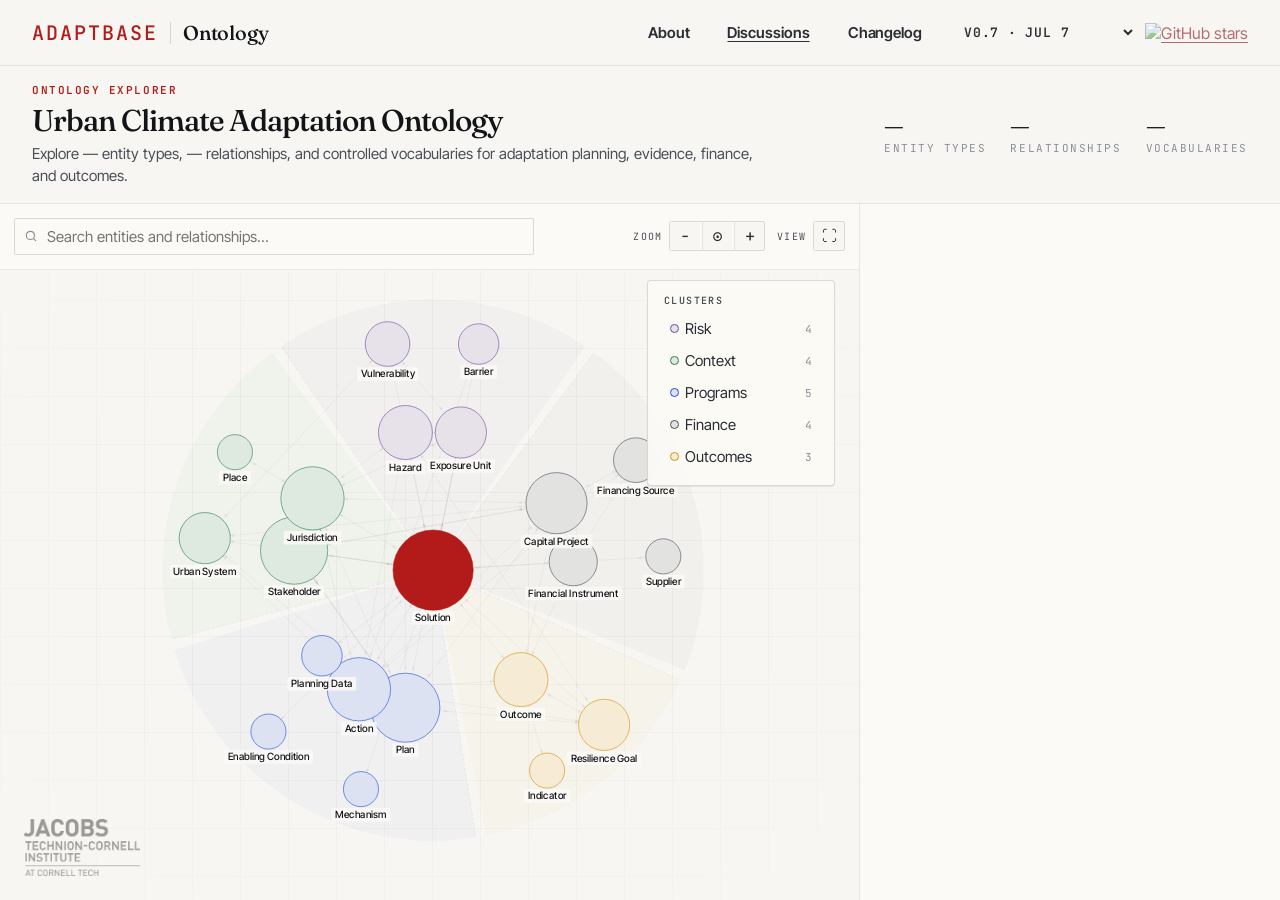
==== viewer/index.html @ 88c00bdc "fix(viewer): open relationship details from entity links" ====
<!doctype html>
<html lang="en">
<head>
<meta charset="utf-8" />
<meta name="viewport" content="width=device-width, initial-scale=1" />
<title>AdaptBase — Ontology Viewer</title>
<link rel="icon" type="image/svg+xml" href="favicon.svg" />
<link rel="preconnect" href="https://fonts.googleapis.com">
<link rel="preconnect" href="https://fonts.gstatic.com" crossorigin>
<link href="https://fonts.googleapis.com/css2?family=Fraunces:opsz,wght@9..144,400;9..144,500;9..144,600;9..144,700&family=Instrument+Serif:ital@0;1&family=Inter+Tight:wght@400;500;600;700;800&family=JetBrains+Mono:wght@400;500;600&display=swap" rel="stylesheet">
<link rel="stylesheet" href="styles/tokens.css" />
<link rel="stylesheet" href="styles/app.css?v=ui11" />
<script src="https://unpkg.com/d3-selection@3"></script>
<script src="https://unpkg.com/d3-force@3"></script>
<script src="https://unpkg.com/d3-drag@3"></script>
<script src="https://unpkg.com/d3-zoom@3"></script>
<script src="https://unpkg.com/d3-quadtree@3"></script>
<script src="https://unpkg.com/d3-dispatch@3"></script>
<script src="https://unpkg.com/d3-timer@3"></script>
</head>
<body>

<header class="site-header">
  <div class="brand-lockup">
    <div class="brand-title">
      <span class="project-name">AdaptBase</span>
      <span class="brand-divider" aria-hidden="true"></span>
      <span class="brand-section">Ontology</span>
    </div>
  </div>

  <div class="header-actions">
    <button id="about-btn" class="btn btn-ghost">About</button>
    <a href="discussions.html" class="btn btn-ghost">Discussions</a>
    <button id="changelog-btn" class="btn btn-ghost">Changelog</button>
    <select id="version-selector" class="btn btn-ghost version-select">
      <option value="">Loading…</option>
    </select>
    <a href="https://github.com/Cornell-Tech-Urban-Tech-Hub/adaptbase-ontology/" target="_blank" rel="noopener" class="github-link" title="View on GitHub">
      <img src="https://img.shields.io/github/stars/Cornell-Tech-Urban-Tech-Hub/adaptbase-ontology?style=social&label=" alt="GitHub stars" height="20">
    </a>
  </div>
</header>

<section class="hero">
  <div class="hero-inner">
    <div class="hero-copy">
      <p class="hero-kicker">Ontology Explorer</p>
      <h1>Urban Climate Adaptation Ontology</h1>
      <p class="lede">Explore <span id="hero-type-count">—</span> entity types, <span id="hero-rel-count">—</span> relationships, and controlled vocabularies for adaptation planning, evidence, finance, and outcomes.</p>
    </div>
    <div class="hero-stats">
      <div class="stat stat-link" id="stat-types-link" role="button" tabindex="0"><span class="num" id="stat-types">—</span><span class="lbl">Entity types</span></div>
      <div class="stat stat-link" id="stat-rels-link" role="button" tabindex="0"><span class="num" id="stat-rels">—</span><span class="lbl">Relationships</span></div>
      <div class="stat stat-link" id="stat-vocabs-link" role="button" tabindex="0"><span class="num" id="stat-vocabs">—</span><span class="lbl">Vocabularies</span></div>
    </div>
  </div>
</section>

<main class="workspace">
  <div class="graph-pane" id="graph-pane">
    <canvas class="graph-canvas" id="graph"></canvas>

    <div class="graph-toolbar">
      <div class="graph-search">
        <svg width="14" height="14" viewBox="0 0 24 24" fill="none" stroke="currentColor" stroke-width="2" stroke-linecap="round" stroke-linejoin="round"><circle cx="11" cy="11" r="7"/><path d="m20 20-3.5-3.5"/></svg>
        <input id="search" type="text" placeholder="Search entities and relationships…" autocomplete="off" />
        <div class="search-results" id="search-results"></div>
      </div>

      <div class="graph-controls">
        <div class="control-row">
          <label>Zoom</label>
          <div class="zoom-btns">
            <button class="zoom-btn" id="zoom-out" title="Zoom out">−</button>
            <button class="zoom-btn" id="zoom-reset" title="Reset">⊙</button>
            <button class="zoom-btn" id="zoom-in" title="Zoom in">+</button>
          </div>
        </div>
        <div class="control-row">
          <label>View</label>
          <div class="zoom-btns">
            <button class="zoom-btn graph-fullscreen-btn" id="graph-fullscreen" title="Enter fullscreen" aria-label="Enter graph fullscreen">⛶</button>
          </div>
        </div>
      </div>
    </div>

    <div class="graph-overlay graph-legend" id="legend">
      <h4>Clusters</h4>
    </div>

    <!-- Jacobs logo — transparent float, no box -->
    <img src="img/logo-horizontal.png" alt="Jacobs" class="jacobs-float" />

  </div>

  <aside class="inspector" id="inspector">
    <!-- filled by JS -->
  </aside>
</main>

<button id="mobile-inspector-toggle" class="mobile-inspector-toggle" aria-expanded="false" aria-controls="inspector" type="button">
  Details
</button>

<!-- Vocabulary / Changelog / Entity / Relationship Modal -->
<div class="modal" id="vocab-modal">
  <div class="modal-content wide">
    <h3 id="vocab-modal-title">Vocabulary</h3>
    <div id="vocab-modal-content"></div>
    <div class="modal-buttons">
      <button id="vocab-modal-close" class="primary">Close</button>
    </div>
  </div>
</div>

<!-- About Modal -->
<div class="modal" id="about-modal">
  <div class="modal-content wide">
    <div class="about-content" id="about-content">
      <p>Loading…</p>
    </div>
    <div class="modal-buttons">
      <button id="about-modal-close" class="primary">Close</button>
    </div>
  </div>
</div>

<script src="scripts/ontology-adapter.js?v=ui11"></script>
<script src="scripts/comments.js?v=ui11"></script>
<script src="scripts/graph.js?v=ui12"></script>
<script src="scripts/inspector.js?v=ui12"></script>
<script src="scripts/app.js?v=ui11"></script>

</body>
</html>
---- viewer/styles/tokens.css ----
/* =========================================================================
   Urban Tech Hub — Design System
   Colors + Typography foundations
   ========================================================================= */

/* --- Fonts (Google Fonts — see fonts/README.md for substitution notes) --- */
@import url('https://fonts.googleapis.com/css2?family=Fraunces:opsz,wght@9..144,400;9..144,500;9..144,600;9..144,700&family=Instrument+Serif:ital@0;1&family=Inter+Tight:wght@400;500;600;700;800&family=JetBrains+Mono:wght@400;500;600&display=swap');

:root {
  /* =====================================================================
     COLOR SYSTEM
     Philosophy: Carnelian anchors the brand (Cornell heritage).
     Ink + concrete greys evoke architecture + city.
     Accent hues (blueprint, sodium, chlorophyll) come from urban
     infrastructure — wayfinding, street lamps, park canopies.
     ===================================================================== */

  /* --- Brand core --- */
  --carnelian:         #B31B1B;  /* Cornell's signature red */
  --carnelian-deep:    #8C1515;  /* Shadow / hover */
  --carnelian-bright:  #E4002B;  /* Electric moment — sparingly */

  /* --- Neutrals: ink → paper --- */
  --ink:               #121417;  /* Near-black, warm-cool neutral */
  --ink-2:             #2A2D33;  /* Body text on light */
  --graphite:          #4A4F57;  /* Secondary text */
  --concrete:          #8A8F98;  /* Tertiary, muted */
  --mist:              #C7CAD1;  /* Hairlines, disabled */
  --stone:             #E3E5E9;  /* Panel dividers */
  --fog:               #EFF0F3;  /* Subtle surface */
  --paper:             #F7F6F2;  /* Warm off-white — primary canvas */
  --paper-2:           #FBFAF6;  /* Elevated surface */
  --white:             #FFFFFF;

  /* --- Urban accents (use w/ intention, one per composition) --- */
  --blueprint:         #1E4DD8;  /* Civic blue, wayfinding */
  --blueprint-soft:    #D9E1F7;
  --sodium:            #F4A02C;  /* Streetlamp amber */
  --sodium-soft:       #FBE8C6;
  --chlorophyll:       #2E7D4F;  /* Park / sustainability */
  --chlorophyll-soft:  #D4E4D8;
  --slate-blue:        #2B3A55;  /* Night skyline */

  /* --- Semantic fg/bg --- */
  --fg-1:              var(--ink);
  --fg-2:              var(--ink-2);
  --fg-3:              var(--graphite);
  --fg-4:              var(--concrete);
  --fg-inverse:        var(--paper);
  --fg-brand:          var(--carnelian);
  --fg-link:           var(--carnelian-deep);

  --bg-1:              var(--paper);      /* Page */
  --bg-2:              var(--paper-2);    /* Card */
  --bg-3:              var(--fog);        /* Subtle zone */
  --bg-4:              var(--stone);      /* Divider zone */
  --bg-inverse:        var(--ink);
  --bg-brand:          var(--carnelian);

  /* --- Status --- */
  --status-info:       var(--blueprint);
  --status-success:    var(--chlorophyll);
  --status-warning:    var(--sodium);
  --status-danger:     var(--carnelian-bright);

  /* --- Borders --- */
  --border-hair:       rgba(18, 20, 23, 0.08);
  --border-soft:       rgba(18, 20, 23, 0.14);
  --border-firm:       rgba(18, 20, 23, 0.24);
  --border-ink:        var(--ink);

  /* =====================================================================
     TYPOGRAPHY
     Display: Fraunces (variable serif, slight opticals — editorial warmth)
     UI/Body: Inter Tight (neutral, legible, architecture-friendly)
     Mono:    JetBrains Mono (research / data)
     Accent:  Instrument Serif (italic, rare — pull-quotes + taglines)
     ===================================================================== */

  --font-display:  'Fraunces', 'Times New Roman', Georgia, serif;
  --font-sans:     'Inter Tight', -apple-system, BlinkMacSystemFont, 'Helvetica Neue', Arial, sans-serif;
  --font-mono:     'JetBrains Mono', ui-monospace, 'SF Mono', Menlo, Consolas, monospace;
  --font-accent:   'Instrument Serif', 'Fraunces', Georgia, serif;

  /* --- Type scale (fluid-ish, set in rem; 1rem = 16px) --- */
  --fs-xs:    0.8125rem;  /* 13 */
  --fs-sm:    0.9375rem;  /* 15 */
  --fs-base:  1.0625rem;  /* 17 */
  --fs-md:    1.25rem;    /* 20 */
  --fs-lg:    1.5rem;     /* 24 */
  --fs-xl:    1.875rem;   /* 30 */
  --fs-2xl:   2.375rem;   /* 38 */
  --fs-3xl:   3.125rem;   /* 50 */
  --fs-4xl:   4.25rem;    /* 68 */
  --fs-5xl:   5.75rem;    /* 92 */
  --fs-6xl:   7.75rem;    /* 124 — hero only */

  /* --- Weights --- */
  --fw-regular: 400;
  --fw-medium:  500;
  --fw-semi:    600;
  --fw-bold:    700;
  --fw-black:   800;

  /* --- Line heights --- */
  --lh-tight:   1.02;
  --lh-snug:    1.15;
  --lh-normal:  1.35;
  --lh-body:    1.55;
  --lh-loose:   1.75;

  /* --- Letter spacing --- */
  --ls-tight:   -0.03em;
  --ls-snug:    -0.015em;
  --ls-normal:  0;
  --ls-wide:    0.04em;
  --ls-eyebrow: 0.14em;   /* UPPERCASE eyebrows */

  /* =====================================================================
     SPACING — 4px base, linear then exponential
     ===================================================================== */
  --sp-0:   0;
  --sp-1:   0.25rem;   /* 4  */
  --sp-2:   0.5rem;    /* 8  */
  --sp-3:   0.75rem;   /* 12 */
  --sp-4:   1rem;      /* 16 */
  --sp-5:   1.5rem;    /* 24 */
  --sp-6:   2rem;      /* 32 */
  --sp-7:   3rem;      /* 48 */
  --sp-8:   4rem;      /* 64 */
  --sp-9:   6rem;      /* 96 */
  --sp-10:  8rem;      /* 128 */

  /* =====================================================================
     RADII — mostly square; capsules reserved for tags/pills
     ===================================================================== */
  --r-0:    0;
  --r-sm:   2px;
  --r-md:   4px;
  --r-lg:   8px;
  --r-xl:   14px;
  --r-pill: 999px;

  /* =====================================================================
     SHADOWS — low-contrast; paper-on-paper feel
     ===================================================================== */
  --shadow-0: none;
  --shadow-1: 0 1px 0 rgba(18,20,23,0.04), 0 1px 2px rgba(18,20,23,0.04);
  --shadow-2: 0 1px 0 rgba(18,20,23,0.04), 0 6px 16px -6px rgba(18,20,23,0.10);
  --shadow-3: 0 2px 0 rgba(18,20,23,0.04), 0 18px 40px -12px rgba(18,20,23,0.18);
  --shadow-inset: inset 0 0 0 1px var(--border-soft);

  /* =====================================================================
     MOTION
     ===================================================================== */
  --ease-standard: cubic-bezier(0.4, 0, 0.2, 1);
  --ease-out:      cubic-bezier(0.16, 1, 0.3, 1);
  --ease-in:       cubic-bezier(0.5, 0, 1, 1);
  --dur-fast:      120ms;
  --dur-base:      220ms;
  --dur-slow:      420ms;

  /* =====================================================================
     LAYOUT
     ===================================================================== */
  --container-narrow: 720px;
  --container:        1120px;
  --container-wide:   1360px;
  --rule-w:           1px;
}

/* =========================================================================
   SEMANTIC TYPE STYLES
   ========================================================================= */

.eyebrow, [data-type="eyebrow"] {
  font-family: var(--font-sans);
  font-size: var(--fs-xs);
  font-weight: var(--fw-semi);
  letter-spacing: var(--ls-eyebrow);
  text-transform: uppercase;
  color: var(--fg-brand);
}

.display, [data-type="display"],
h1.display {
  font-family: var(--font-display);
  font-size: var(--fs-5xl);
  font-weight: 500;
  font-variation-settings: "opsz" 144, "SOFT" 30;
  line-height: var(--lh-tight);
  letter-spacing: var(--ls-tight);
  color: var(--fg-1);
  text-wrap: balance;
}

h1, [data-type="h1"] {
  font-family: var(--font-display);
  font-size: var(--fs-4xl);
  font-weight: 500;
  font-variation-settings: "opsz" 96;
  line-height: var(--lh-tight);
  letter-spacing: var(--ls-tight);
  color: var(--fg-1);
  text-wrap: balance;
}

h2, [data-type="h2"] {
  font-family: var(--font-display);
  font-size: var(--fs-3xl);
  font-weight: 500;
  font-variation-settings: "opsz" 48;
  line-height: var(--lh-snug);
  letter-spacing: var(--ls-snug);
  color: var(--fg-1);
  text-wrap: balance;
}

h3, [data-type="h3"] {
  font-family: var(--font-sans);
  font-size: var(--fs-2xl);
  font-weight: var(--fw-semi);
  line-height: var(--lh-snug);
  letter-spacing: var(--ls-snug);
  color: var(--fg-1);
}

h4, [data-type="h4"] {
  font-family: var(--font-sans);
  font-size: var(--fs-xl);
  font-weight: var(--fw-semi);
  line-height: var(--lh-snug);
  color: var(--fg-1);
}

h5, [data-type="h5"] {
  font-family: var(--font-sans);
  font-size: var(--fs-lg);
  font-weight: var(--fw-semi);
  line-height: var(--lh-normal);
  color: var(--fg-1);
}

h6, [data-type="h6"] {
  font-family: var(--font-sans);
  font-size: var(--fs-md);
  font-weight: var(--fw-semi);
  line-height: var(--lh-normal);
  color: var(--fg-1);
}

p, [data-type="p"] {
  font-family: var(--font-sans);
  font-size: var(--fs-base);
  font-weight: var(--fw-regular);
  line-height: var(--lh-body);
  color: var(--fg-2);
}

.lede, [data-type="lede"] {
  font-family: var(--font-sans);
  font-size: var(--fs-lg);
  font-weight: var(--fw-regular);
  line-height: var(--lh-normal);
  color: var(--fg-2);
  text-wrap: pretty;
}

.small, [data-type="small"] {
  font-family: var(--font-sans);
  font-size: var(--fs-sm);
  line-height: var(--lh-body);
  color: var(--fg-3);
}

.caption, [data-type="caption"] {
  font-family: var(--font-sans);
  font-size: var(--fs-xs);
  line-height: var(--lh-normal);
  color: var(--fg-4);
  letter-spacing: 0.01em;
}

code, .code, [data-type="code"] {
  font-family: var(--font-mono);
  font-size: 0.92em;
  font-weight: var(--fw-medium);
  color: var(--fg-2);
}

.quote, [data-type="quote"] {
  font-family: var(--font-accent);
  font-style: italic;
  font-size: var(--fs-2xl);
  font-weight: 400;
  line-height: var(--lh-snug);
  letter-spacing: -0.01em;
  color: var(--fg-1);
  text-wrap: balance;
}

.mono-eyebrow, [data-type="mono-eyebrow"] {
  font-family: var(--font-mono);
  font-size: var(--fs-xs);
  font-weight: var(--fw-medium);
  letter-spacing: 0.06em;
  text-transform: uppercase;
  color: var(--fg-3);
}

/* --- Links --- */
a, [data-type="link"] {
  color: var(--fg-link);
  text-decoration: underline;
  text-decoration-thickness: 1px;
  text-underline-offset: 0.18em;
  transition: color var(--dur-fast) var(--ease-standard);
}
a:hover { color: var(--carnelian-bright); }

/* =========================================================================
   UTILITIES
   ========================================================================= */
.bg-paper   { background: var(--bg-1); color: var(--fg-1); }
.bg-ink     { background: var(--bg-inverse); color: var(--fg-inverse); }
.bg-carnelian { background: var(--bg-brand); color: var(--white); }
.rule       { height: 1px; background: var(--border-soft); border: 0; }
.rule-firm  { height: 1px; background: var(--border-ink); border: 0; }
---- viewer/styles/app.css ----
@import url('./tokens.css');

*, *::before, *::after { box-sizing: border-box; }

html, body {
  margin: 0;
  padding: 0;
  background: var(--bg-1);
  color: var(--fg-1);
  font-family: var(--font-sans);
  -webkit-font-smoothing: antialiased;
  text-rendering: optimizeLegibility;
}

html { overflow-x: hidden; }

body {
  display: flex;
  flex-direction: column;
  min-height: 100vh;
  overflow: hidden;
  height: 100vh;
  min-width: 0;
}

/* ============ HEADER ============ */
.site-header {
  display: flex;
  align-items: center;
  gap: var(--sp-5);
  padding: var(--sp-3) var(--sp-6);
  background: var(--bg-1);
  border-bottom: 1px solid var(--border-hair);
  flex-shrink: 0;
  position: relative;
  z-index: 20;
}

.brand-lockup {
  display: flex;
  align-items: center;
  gap: var(--sp-4);
}
.brand-lockup img {
  height: 28px;
  width: auto;
  display: block;
}
.brand-divider {
  width: 1px; height: 22px; background: var(--border-soft); flex-shrink: 0;
}
.brand-title {
  display: flex; flex-direction: row; align-items: center; gap: var(--sp-3); line-height: 1.1; white-space: nowrap;
}
a.brand-title {
  text-decoration: none;
}
a.brand-title:hover { text-decoration: none; }
.brand-title .project-name {
  font-family: var(--font-mono);
  font-weight: 500;
  font-size: var(--fs-md);
  color: var(--fg-brand);
  letter-spacing: 0.10em;
  text-transform: uppercase;
}
.brand-title .brand-section {
  font-family: var(--font-display);
  font-weight: 500;
  font-size: var(--fs-md);
  color: var(--fg-1);
  font-variation-settings: "opsz" 24;
  letter-spacing: -0.01em;
}

.header-actions {
  display: flex;
  gap: var(--sp-2);
  align-items: center;
  margin-left: auto;
}

.github-link {
  display: flex;
  align-items: center;
  opacity: 0.6;
  transition: opacity 0.15s;
}
.github-link:hover {
  opacity: 1;
}


.btn {
  font-family: var(--font-sans);
  font-size: var(--fs-sm);
  font-weight: 600;
  line-height: 1;
  padding: 10px 14px;
  border-radius: var(--r-sm);
  border: 1px solid transparent;
  cursor: pointer;
  letter-spacing: -0.005em;
  transition: background var(--dur-fast) var(--ease-standard),
              color var(--dur-fast) var(--ease-standard),
              border-color var(--dur-fast) var(--ease-standard);
  display: inline-flex;
  align-items: center;
  gap: 6px;
}
.btn-primary {
  background: var(--carnelian);
  color: white;
}
.btn-primary:hover { background: var(--carnelian-deep); }
.btn-secondary {
  background: transparent;
  color: var(--fg-1);
  border-color: var(--ink);
}
.btn-secondary:hover { background: rgba(18,20,23,0.06); }
.btn-ghost {
  background: transparent;
  color: var(--fg-2);
}
.btn-ghost:hover { background: rgba(18,20,23,0.06); color: var(--fg-1); }

.version-select {
  font-family: var(--font-mono);
  font-size: var(--fs-xs);
  letter-spacing: 0.06em;
  text-transform: uppercase;
  appearance: auto;
  padding-right: 24px;
}

/* ============ ABOUT MODAL ============ */
.about-content {
  display: flex;
  flex-direction: column;
  gap: var(--sp-4);
}
.about-lede {
  font-size: var(--fs-base);
  line-height: 1.6;
  color: var(--fg-2);
  margin: 0;
  padding-bottom: var(--sp-3);
  border-bottom: 1px solid var(--border-hair);
}
.about-section {
  display: flex;
  flex-direction: column;
  gap: 8px;
}
.about-section h4 {
  font-family: var(--font-mono);
  font-size: var(--fs-xs);
  font-weight: 600;
  letter-spacing: 0.14em;
  text-transform: uppercase;
  color: var(--fg-3);
  margin: 0;
}
.about-section p {
  font-size: var(--fs-sm);
  line-height: 1.6;
  color: var(--fg-2);
  margin: 0;
  text-wrap: pretty;
}
.about-section strong { color: var(--fg-1); font-weight: 600; }
.about-list {
  margin: 0;
  padding-left: 18px;
  display: flex;
  flex-direction: column;
  gap: 6px;
}
.about-list li {
  font-size: var(--fs-sm);
  line-height: 1.55;
  color: var(--fg-2);
}
.about-list li strong { color: var(--fg-1); }

/* ============ HERO STRIP (above the graph) ============ */
.hero {
  padding: var(--sp-4) var(--sp-6);
  background: var(--bg-1);
  border-bottom: 1px solid var(--border-hair);
  flex-shrink: 0;
  overflow: visible;
  position: relative;
  z-index: 10;
}
.hero-inner {
  display: grid;
  grid-template-columns: minmax(0, 1fr) auto;
  align-items: center;
  gap: var(--sp-6);
  max-width: 1600px;
  margin: 0 auto;
}
.hero-copy {
  min-width: 0;
}
.hero-kicker {
  font-family: var(--font-mono);
  font-size: 11px;
  letter-spacing: 0.14em;
  text-transform: uppercase;
  color: var(--fg-brand);
  margin: 0 0 5px 0;
  font-weight: 600;
}
.hero h1 {
  font-family: var(--font-display);
  font-size: var(--fs-xl);
  font-weight: 500;
  font-variation-settings: "opsz" 32;
  line-height: 1.1;
  margin: 0;
  color: var(--fg-1);
}
.hero .lede {
  font-family: var(--font-sans);
  font-size: var(--fs-sm);
  line-height: 1.45;
  color: var(--fg-3);
  max-width: 860px;
  margin: 6px 0 0 0;
  text-wrap: pretty;
}

.hero-stats {
  display: flex;
  gap: var(--sp-5);
  font-family: var(--font-mono);
  align-items: center;
  position: relative;
  flex-shrink: 0;
}
.stat {
  display: flex;
  flex-direction: column;
  line-height: 1;
  gap: 5px;
  min-width: 96px;
}
.stat .num {
  font-family: var(--font-display);
  font-size: var(--fs-lg);
  font-weight: 500;
  font-variation-settings: "opsz" 28;
  color: var(--fg-1);
}
.stat .lbl {
  font-size: 11px;
  letter-spacing: 0.14em;
  text-transform: uppercase;
  color: var(--fg-4);
}
.stat-link {
  cursor: pointer;
  border-radius: var(--r-sm);
  padding: var(--sp-2);
  margin: calc(-1 * var(--sp-2));
  transition: background var(--dur-fast) var(--ease-standard);
}
.stat-link:hover {
  background: rgba(18,20,23,0.06);
}
.stat-link:hover .lbl {
  color: var(--fg-2);
}

@media (max-height: 720px) {
  .hero { padding: 10px var(--sp-6); }
  .hero-kicker { display: none; }
  .hero h1 { font-size: var(--fs-lg); }
  .hero .lede { margin-top: 4px; }
  .hero-stats .stat .num { font-size: var(--fs-md); }
}
@media (max-width: 900px) {
  .hero-inner {
    grid-template-columns: 1fr;
    gap: var(--sp-3);
  }
  .hero-stats {
    display: grid;
    grid-template-columns: repeat(3, minmax(0, 1fr));
    gap: var(--sp-3);
  }
  .stat { min-width: 0; }
}

.stat-list {
  list-style: none;
  margin: 0;
  padding: 0;
}
.stat-list-item {
  display: flex;
  align-items: center;
  gap: 10px;
  padding: 8px 10px;
  border-radius: var(--r-sm);
  cursor: pointer;
  transition: background var(--dur-fast) var(--ease-standard);
}
.stat-list-item:hover {
  background: rgba(18,20,23,0.06);
}
.stat-list-item .swatch {
  width: 8px;
  height: 8px;
  border-radius: 50%;
  flex-shrink: 0;
}
.stat-list-name {
  font-family: var(--font-sans);
  font-size: var(--fs-sm);
  font-weight: 500;
  color: var(--fg-1);
}
.stat-list-meta {
  margin-left: auto;
  font-family: var(--font-mono);
  font-size: var(--fs-xs);
  color: var(--fg-4);
  letter-spacing: 0.04em;
}

/* ============ MAIN SPLIT ============ */
.workspace {
  flex: 1;
  display: grid;
  grid-template-columns: 1fr 420px;
  min-height: 340px;
  overflow: hidden;
}
@media (max-width: 1100px) {
  .workspace { grid-template-columns: 1fr 360px; }
}
@media (max-width: 900px) {
  .workspace { grid-template-columns: 1fr 320px; }
}

.mobile-inspector-toggle { display: none; }

/* ------ graph pane ------ */
.graph-pane {
  position: relative;
  background: var(--bg-1);
  overflow: hidden;
  border-right: 1px solid var(--border-hair);
}
.graph-pane:fullscreen,
.graph-pane:-webkit-full-screen,
.graph-pane.graph-pane-fullscreen {
  position: fixed;
  inset: 0;
  z-index: 900;
  width: 100vw;
  height: 100dvh;
  min-height: 0;
  border: 0;
  background: var(--bg-1);
}
.graph-pane:fullscreen .graph-controls,
.graph-pane:-webkit-full-screen .graph-controls,
.graph-pane.graph-pane-fullscreen .graph-controls {
  right: auto;
  bottom: auto;
}
.graph-pane:fullscreen .graph-toolbar,
.graph-pane:-webkit-full-screen .graph-toolbar,
.graph-pane.graph-pane-fullscreen .graph-toolbar {
  top: 0;
  left: 0;
  right: 0;
}

.graph-canvas {
  position: absolute;
  inset: 0;
  width: 100%;
  height: 100%;
  display: block;
  cursor: grab;
}
.graph-canvas:active { cursor: grabbing; }

/* Faint blueprint grid on paper background, drawn as CSS */
.graph-pane::before {
  content: "";
  position: absolute; inset: 0;
  background-image:
    linear-gradient(to right, rgba(18,20,23,0.035) 1px, transparent 1px),
    linear-gradient(to bottom, rgba(18,20,23,0.035) 1px, transparent 1px);
  background-size: 48px 48px;
  pointer-events: none;
  mask-image: radial-gradient(ellipse at center, black 40%, transparent 95%);
  -webkit-mask-image: radial-gradient(ellipse at center, black 40%, transparent 95%);
}

/* Floating overlays over the graph */
.graph-overlay {
  position: absolute;
  z-index: 3;
  background: rgba(251, 250, 246, 0.92);
  backdrop-filter: saturate(140%) blur(8px);
  -webkit-backdrop-filter: saturate(140%) blur(8px);
  border: 1px solid var(--border-soft);
  border-radius: var(--r-md);
  box-shadow: var(--shadow-1);
}

.graph-toolbar {
  position: absolute;
  top: 0;
  left: 0;
  right: 0;
  z-index: 12;
  display: flex;
  align-items: center;
  gap: var(--sp-4);
  padding: 14px;
  background: rgba(251, 250, 246, 0.94);
  border-bottom: 1px solid var(--border-hair);
  backdrop-filter: saturate(140%) blur(8px);
  -webkit-backdrop-filter: saturate(140%) blur(8px);
}

/* Search + title overlay, top-left */
.graph-topbar {
  top: var(--sp-5);
  left: var(--sp-5);
  right: var(--sp-5);
  display: flex;
  gap: var(--sp-3);
  align-items: center;
  padding: 8px 10px 8px 14px;
  pointer-events: none;
}
.graph-topbar > * { pointer-events: auto; }

.graph-topbar .title {
  font-family: var(--font-mono);
  font-size: var(--fs-xs);
  letter-spacing: 0.14em;
  text-transform: uppercase;
  color: var(--fg-3);
  white-space: nowrap;
}
.graph-topbar .title b { color: var(--fg-1); font-weight: 600; }

.search-wrap {
  flex: 1;
  max-width: 320px;
  margin-left: auto;
  position: relative;
}
.search-wrap input {
  width: 100%;
  font-family: var(--font-sans);
  font-size: var(--fs-sm);
  padding: 8px 10px 8px 30px;
  background: var(--bg-1);
  border: 1px solid var(--border-soft);
  border-radius: var(--r-sm);
  color: var(--fg-1);
  outline: none;
  transition: border-color var(--dur-fast) var(--ease-standard);
}
.search-wrap input:focus {
  border-color: var(--carnelian);
  box-shadow: 0 0 0 2px rgba(179,27,27,0.15);
}
.search-wrap svg {
  position: absolute;
  left: 8px; top: 50%; transform: translateY(-50%);
  color: var(--fg-4);
  pointer-events: none;
}

/* Search in graph toolbar */
.graph-search {
  position: relative;
  z-index: 13;
  display: flex;
  align-items: center;
  flex: 1 1 auto;
  width: auto;
  max-width: 520px;
  min-width: 260px;
}
.graph-search svg {
  position: absolute;
  left: 10px;
  color: var(--fg-4);
  pointer-events: none;
  flex-shrink: 0;
}
.graph-search input {
  width: 100%;
  font-family: var(--font-sans);
  font-size: var(--fs-sm);
  padding: 8px 12px 8px 32px;
  background: var(--bg-2);
  border: 1px solid var(--border-soft);
  border-radius: var(--r-sm);
  color: var(--fg-1);
  outline: none;
  transition: border-color var(--dur-fast) var(--ease-standard);
}
.graph-search input:focus {
  border-color: var(--carnelian);
  box-shadow: 0 0 0 2px rgba(179,27,27,0.12);
  background: var(--bg-1);
}
.graph-search .search-results {
  top: calc(100% + 4px);
  left: 0;
  right: 0;
}

.search-results {
  position: absolute;
  top: 100%;
  left: 0; right: 0;
  margin-top: 4px;
  background: var(--bg-2);
  border: 1px solid var(--border-soft);
  border-radius: var(--r-sm);
  box-shadow: var(--shadow-2);
  max-height: 260px;
  overflow-y: auto;
  display: none;
  z-index: 10;
}
.search-results.open { display: block; }
.search-results .result {
  padding: 8px 12px;
  font-size: var(--fs-sm);
  cursor: pointer;
  border-bottom: 1px solid var(--border-hair);
  display: flex;
  align-items: center;
  gap: 8px;
}
.search-results .result:last-child { border-bottom: none; }
.search-results .result:hover { background: var(--fog); }
.search-results .result .kind {
  font-family: var(--font-mono);
  font-size: var(--fs-xs);
  letter-spacing: 0.1em;
  text-transform: uppercase;
  color: var(--fg-4);
  margin-left: auto;
}
.search-results .swatch {
  width: 8px; height: 8px; border-radius: 50%;
  flex-shrink: 0;
}

/* Cluster filters, floated inside graph */
.graph-legend {
  top: 76px;
  right: var(--sp-5);
  z-index: 11;
  display: flex;
  flex-direction: column;
  align-items: stretch;
  gap: 3px;
  width: 188px;
  padding: 14px 16px;
}
.graph-legend h4 {
  font-family: var(--font-mono);
  font-size: 10px;
  letter-spacing: 0.14em;
  text-transform: uppercase;
  color: var(--fg-3);
  margin: 0 0 5px 0;
  font-weight: 600;
  white-space: nowrap;
}
.legend-row {
  display: flex;
  align-items: center;
  gap: 6px;
  padding: 5px 6px;
  border-radius: var(--r-sm);
  font-size: var(--fs-sm);
  color: var(--fg-2);
  cursor: pointer;
  user-select: none;
  transition: background var(--dur-fast) var(--ease-standard),
              color var(--dur-fast) var(--ease-standard);
  white-space: nowrap;
}
.graph-legend .legend-row {
  width: 100%;
}
.legend-row:hover { background: rgba(18,20,23,0.05); color: var(--fg-1); }
.legend-row.off { opacity: 0.3; }
.legend-row.off:hover { opacity: 0.55; }
.legend-row .dot {
  width: 9px; height: 9px; border-radius: 50%;
  flex-shrink: 0;
  border: 1.5px solid transparent;
}
.legend-row .count {
  font-family: var(--font-mono);
  font-size: 11px;
  color: var(--fg-4);
  margin-left: auto;
}

/* Jacobs logo — bottom-left of graph */
.jacobs-float {
  position: absolute;
  bottom: var(--sp-5);
  left: var(--sp-5);
  width: 116px;
  height: auto;
  display: block;
  opacity: 0.38;
  pointer-events: none;
  z-index: 3;
  mix-blend-mode: multiply;
}

/* Graph toolbar controls */
.graph-controls {
  display: flex;
  align-items: center;
  gap: var(--sp-3);
  padding: 0;
  flex-shrink: 0;
  margin-left: auto;
}
.control-row {
  display: flex;
  align-items: center;
  gap: 7px;
  font-size: var(--fs-sm);
  color: var(--fg-2);
  white-space: nowrap;
}
.control-row label {
  font-family: var(--font-mono);
  font-size: 10px;
  letter-spacing: 0.12em;
  text-transform: uppercase;
  color: var(--fg-3);
}

/* Toggle switch */
.toggle {
  position: relative;
  width: 32px;
  height: 18px;
  background: var(--mist);
  border-radius: 999px;
  cursor: pointer;
  transition: background var(--dur-fast) var(--ease-standard);
  flex-shrink: 0;
}
.toggle::after {
  content: "";
  position: absolute;
  top: 2px; left: 2px;
  width: 14px; height: 14px;
  background: white;
  border-radius: 50%;
  box-shadow: 0 1px 2px rgba(0,0,0,0.2);
  transition: left var(--dur-fast) var(--ease-standard);
}
.toggle.on { background: var(--carnelian); }
.toggle.on::after { left: 16px; }

.zoom-btns {
  display: flex;
  gap: 2px;
  border: 1px solid var(--border-soft);
  border-radius: var(--r-sm);
  overflow: hidden;
}
.zoom-btn {
  width: 30px; height: 28px;
  background: var(--bg-1);
  border: none;
  cursor: pointer;
  color: var(--fg-2);
  font-family: var(--font-mono);
  font-size: var(--fs-base);
  transition: background var(--dur-fast) var(--ease-standard), color var(--dur-fast) var(--ease-standard);
}
.zoom-btn:hover { background: var(--fog); color: var(--fg-1); }
.zoom-btn + .zoom-btn { border-left: 1px solid var(--border-hair); }
.graph-fullscreen-btn {
  font-size: 15px;
  line-height: 1;
}
body.graph-fullscreen-open {
  overflow: hidden;
}

/* Hint bottom middle */
.graph-hint {
  position: absolute;
  left: 50%;
  bottom: var(--sp-5);
  transform: translateX(-50%);
  z-index: 2;
  font-family: var(--font-mono);
  font-size: var(--fs-xs);
  letter-spacing: 0.14em;
  text-transform: uppercase;
  color: var(--fg-4);
  pointer-events: none;
  display: flex;
  gap: 14px;
}
.graph-hint kbd {
  font-family: var(--font-mono);
  background: var(--bg-2);
  border: 1px solid var(--border-hair);
  border-radius: 3px;
  padding: 1px 5px;
  font-size: var(--fs-xs);
  color: var(--fg-2);
  margin-right: 4px;
}

/* ============ INSPECTOR ============ */
.inspector {
  background: var(--bg-2);
  display: flex;
  flex-direction: column;
  overflow-x: hidden;
  overflow-y: auto;
  min-width: 0;
  min-height: 0;
  overscroll-behavior: contain;
}

@media (max-width: 1024px) and (min-width: 768px) {
  html { height: auto; width: 100%; overflow-y: auto; overflow-x: hidden; -webkit-overflow-scrolling: touch; }
  body { overflow: visible; height: auto; min-height: 100vh; width: 100%; max-width: 100vw; }
  .hero-inner { grid-template-columns: 1fr; gap: var(--sp-5); }
  .workspace {
    grid-template-columns: 1fr;
    grid-template-rows: auto auto;
    min-height: 0;
    overflow: visible;
    flex: 0 0 auto;
  }
  .graph-pane {
    border-right: none;
    border-bottom: 1px solid var(--border-hair);
    height: 62dvh;
    min-height: 420px;
  }
  .inspector { border-top: 1px solid var(--border-hair); max-height: none; overflow: visible; }
  .inspector-detail { height: auto; overflow: visible; }
  .inspector-body { overflow-y: visible; }
  .inspector-empty { height: auto; }
  .graph-toolbar { gap: var(--sp-2); padding: 10px 12px; }
  .graph-search { width: auto; flex: 1 1 auto; min-width: 0; max-width: none; }
  .graph-legend { top: 70px; right: 12px; width: 178px; max-width: none; max-height: none; overflow: visible; }
  .graph-controls { gap: var(--sp-2); }
  .jacobs-float { left: 12px; bottom: 12px; width: clamp(94px, 16vw, 130px); }
}

@media (max-width: 767px) {
  html { height: auto; width: 100%; overflow-y: auto; overflow-x: hidden; -webkit-overflow-scrolling: touch; }
  body { overflow: visible; height: auto; min-height: 100vh; width: 100%; max-width: 100vw; }
  .site-header { padding: 10px 12px; gap: var(--sp-3); flex-wrap: wrap; }
  .brand-lockup { min-width: 0; max-width: 100%; }
  .brand-title { white-space: nowrap; }
  .brand-title .project-name, .brand-title .brand-section { font-size: var(--fs-sm); }
  .header-actions { width: 100%; justify-content: flex-start; flex-wrap: wrap; }
  .hero { padding: 12px; max-height: none; }
  .hero-kicker { display: none; }
  .hero h1 { font-size: var(--fs-lg); line-height: 1.1; }
  .hero .lede { font-size: 13px; line-height: 1.4; }
  .hero-stats { grid-template-columns: repeat(3, minmax(0, 1fr)); gap: var(--sp-2); }
  .stat { gap: 3px; }
  .stat .num { font-size: var(--fs-md); }
  .stat .lbl { font-size: 9px; letter-spacing: 0.1em; }
  .workspace {
    position: relative;
    grid-template-columns: 1fr;
    grid-template-rows: auto;
    min-height: 0;
    overflow: visible;
    flex: 0 0 auto;
  }
  .graph-pane { height: 70dvh; min-height: 480px; border-right: none; border-bottom: none; }
  .graph-pane::before { mask-image: none; -webkit-mask-image: none; }
  .graph-toolbar { padding: 10px; gap: 8px; }
  .graph-search { width: auto; flex: 1 1 auto; min-width: 0; max-width: none; }
  .graph-search input { padding: 12px 14px 12px 36px; font-size: 16px; }
  .graph-legend { display: none; }
  .jacobs-float { display: none; }
  .graph-controls { gap: var(--sp-2); }
  .control-row label { display: none; }
  .zoom-btn { min-width: 38px; min-height: 38px; font-size: 18px; }
  .mobile-inspector-toggle {
    position: fixed;
    right: 12px;
    bottom: calc(12px + env(safe-area-inset-bottom, 0px));
    z-index: 30;
    display: inline-flex;
    align-items: center;
    justify-content: center;
    padding: 10px 14px;
    border-radius: 999px;
    border: 1px solid var(--border-soft);
    background: rgba(251, 250, 246, 0.95);
    color: var(--fg-1);
    font-family: var(--font-sans);
    font-size: var(--fs-sm);
    font-weight: 600;
    box-shadow: var(--shadow-2);
    backdrop-filter: saturate(140%) blur(8px);
    -webkit-backdrop-filter: saturate(140%) blur(8px);
  }
  .inspector {
    position: fixed;
    left: 0;
    right: 0;
    bottom: 0;
    z-index: 25;
    max-height: min(62dvh, 520px);
    border-top: 1px solid var(--border-hair);
    border-radius: 14px 14px 0 0;
    transform: translateY(100%);
    transition: transform var(--dur-med) var(--ease-standard);
    box-shadow: var(--shadow-2);
  }
  body.mobile-inspector-open .inspector { transform: translateY(0); }
}

.inspector-empty {
  padding: var(--sp-5);
  color: var(--fg-3);
  text-align: left;
  font-size: var(--fs-sm);
  line-height: 1.5;
  display: flex;
  flex-direction: column;
  gap: var(--sp-5);
  min-height: 100%;
}
.inspector-empty-head {
  display: flex;
  flex-direction: column;
  gap: 8px;
}
.inspector-empty .mono-eyebrow {
  font-family: var(--font-mono);
  font-size: 11px;
  letter-spacing: 0.14em;
  text-transform: uppercase;
  color: var(--fg-brand);
  font-weight: 600;
}
.inspector-empty h3 {
  font-family: var(--font-display);
  font-size: var(--fs-lg);
  font-weight: 500;
  color: var(--fg-1);
  margin: 0;
  line-height: 1.16;
  font-variation-settings: "opsz" 28;
}
.inspector-empty p {
  color: var(--fg-3);
  font-size: var(--fs-sm);
  line-height: 1.5;
  margin: 0;
  text-wrap: pretty;
}
.quick-picks {
  display: flex;
  flex-direction: column;
  gap: 8px;
}
.quick-picks h4 {
  font-family: var(--font-mono);
  font-size: 11px;
  font-weight: 600;
  letter-spacing: 0.14em;
  text-transform: uppercase;
  color: var(--fg-3);
  margin: 0;
}
.inspector-empty ul {
  list-style: none;
  margin: 0;
  padding: 0;
  display: flex;
  flex-direction: column;
  gap: 6px;
}
.inspector-empty li {
  padding: 9px 10px;
  background: var(--bg-1);
  border: 1px solid var(--border-hair);
  border-radius: var(--r-sm);
  font-size: var(--fs-sm);
  color: var(--fg-2);
  display: flex;
  gap: 10px;
  align-items: flex-start;
  cursor: pointer;
  transition: border-color var(--dur-fast) var(--ease-standard), background var(--dur-fast) var(--ease-standard);
}
.inspector-empty li:hover {
  border-color: var(--border-soft);
  background: var(--fog);
}
.inspector-empty li .dot {
  width: 8px;
  height: 8px;
  border-radius: 50%;
  display: inline-block;
  flex-shrink: 0;
  margin-top: 7px;
}
.quick-pick-text {
  display: flex;
  flex: 1;
  min-width: 0;
  flex-direction: column;
  gap: 3px;
}
.quick-pick-text strong {
  color: var(--fg-1);
  font-size: var(--fs-sm);
  font-weight: 650;
}
.quick-pick-text span {
  color: var(--fg-3);
  font-size: 13px;
  line-height: 1.4;
}

/* Inspector detail mode */
.inspector-detail {
  display: flex;
  flex-direction: column;
  height: 100%;
  min-height: 0;
  overflow: hidden;
}

.inspector-header {
  padding: var(--sp-5) var(--sp-5) var(--sp-4);
  border-bottom: 1px solid var(--border-hair);
  position: relative;
}
.inspector-header .kicker {
  display: flex;
  align-items: center;
  gap: 10px;
  margin-bottom: 10px;
}
.inspector-header .kicker .kind-dot {
  width: 10px; height: 10px; border-radius: 50%;
}
.inspector-header .kicker .kind-label {
  font-family: var(--font-mono);
  font-size: var(--fs-xs);
  letter-spacing: 0.14em;
  text-transform: uppercase;
  color: var(--fg-3);
  font-weight: 600;
}
.inspector-header .kicker .cluster {
  font-family: var(--font-mono);
  font-size: var(--fs-xs);
  letter-spacing: 0.12em;
  text-transform: uppercase;
  color: var(--fg-brand);
  font-weight: 600;
}
.inspector-header h2 {
  font-family: var(--font-display);
  font-size: var(--fs-xl);
  line-height: 1.1;
  letter-spacing: -0.015em;
  margin: 0;
  font-weight: 500;
  font-variation-settings: "opsz" 36;
  color: var(--fg-1);
  text-wrap: balance;
}
.inspector-header h2 .rel-arrow {
  color: var(--fg-4);
  margin: 0 0.3em;
  font-weight: 400;
}
.inspector-header h2 .rel-endpoint {
  font-family: var(--font-sans);
  font-size: var(--fs-lg);
  font-weight: 600;
  letter-spacing: -0.01em;
  color: var(--fg-2);
}
.inspector-header .edge-label {
  font-family: var(--font-accent);
  font-style: italic;
  font-size: var(--fs-lg);
  color: var(--carnelian);
  font-weight: 400;
  display: block;
  margin-top: 6px;
}

.close-btn {
  position: absolute;
  top: 18px; right: 14px;
  width: 28px; height: 28px;
  background: transparent;
  border: none;
  cursor: pointer;
  color: var(--fg-4);
  border-radius: var(--r-sm);
  display: flex;
  align-items: center;
  justify-content: center;
  transition: background var(--dur-fast) var(--ease-standard), color var(--dur-fast) var(--ease-standard);
}
.close-btn:hover { background: rgba(18,20,23,0.06); color: var(--fg-1); }

.inspector-tabs {
  display: flex;
  gap: 0;
  padding: 0 var(--sp-5);
  border-bottom: 1px solid var(--border-hair);
  flex-shrink: 0;
}
.tab-btn {
  font-family: var(--font-sans);
  font-size: var(--fs-sm);
  font-weight: 600;
  letter-spacing: -0.005em;
  padding: 12px 0;
  margin-right: 20px;
  background: none;
  border: none;
  border-bottom: 2px solid transparent;
  color: var(--fg-3);
  cursor: pointer;
  transition: color var(--dur-fast) var(--ease-standard), border-color var(--dur-fast) var(--ease-standard);
}
.tab-btn:hover { color: var(--fg-1); }
.tab-btn.active {
  color: var(--fg-1);
  border-bottom-color: var(--carnelian);
}
.tab-btn .badge {
  display: inline-block;
  margin-left: 5px;
  padding: 1px 6px;
  font-family: var(--font-mono);
  font-size: var(--fs-xs);
  background: var(--fog);
  color: var(--fg-3);
  border-radius: 999px;
  font-weight: 500;
}
.tab-btn.active .badge { background: var(--carnelian); color: white; }

.inspector-body {
  flex: 1;
  min-height: 0;
  overflow-y: auto;
  padding: var(--sp-5);
}

.section {
  margin-bottom: var(--sp-5);
}
.section:last-child { margin-bottom: 0; }


.section h4 {
  font-family: var(--font-mono);
  font-size: var(--fs-xs);
  font-weight: 600;
  letter-spacing: 0.14em;
  text-transform: uppercase;
  color: var(--fg-3);
  margin: 0 0 10px 0;
}

.definition {
  font-family: var(--font-sans);
  font-size: var(--fs-base);
  line-height: 1.55;
  color: var(--fg-2);
  text-wrap: pretty;
  margin: 0;
}

.chips {
  display: flex;
  flex-wrap: wrap;
  gap: 6px;
}
.chip {
  font-family: var(--font-mono);
  font-size: var(--fs-xs);
  font-weight: 500;
  letter-spacing: 0.06em;
  padding: 4px 8px;
  border-radius: 999px;
  background: var(--fog);
  color: var(--fg-2);
  border: 1px solid var(--border-hair);
  text-transform: uppercase;
}
.chip-hover {
  position: relative;
  cursor: default;
}
.chip-tooltip {
  display: none;
  position: absolute;
  left: 0;
  top: calc(100% + 6px);
  background: var(--ink);
  border-radius: var(--r-sm);
  padding: 8px 10px;
  z-index: 20;
  min-width: 160px;
  max-width: 260px;
  box-shadow: var(--shadow-2);
  flex-direction: column;
  gap: 3px;
}
.chip-hover:hover .chip-tooltip { display: flex; }
.chip-tooltip span {
  font-family: var(--font-mono);
  font-size: 11px;
  color: var(--bg-1);
  padding: 2px 0;
  white-space: nowrap;
  text-transform: none;
  letter-spacing: 0;
  font-weight: 400;
}

.chip-vocab {
  background: rgba(179, 27, 27, 0.06);
  color: var(--carnelian);
  border: 1px solid rgba(179, 27, 27, 0.18);
  cursor: pointer;
  transition: background var(--dur-fast) var(--ease-standard);
}
.chip-vocab::before { content: "⬡ "; font-size: 9px; }
.chip-vocab:hover {
  background: rgba(179, 27, 27, 0.12);
  border-color: var(--carnelian);
}

/* properties list */
.prop-list {
  margin: 0;
  padding: 0;
  list-style: none;
}
.prop-item {
  display: grid;
  grid-template-columns: 1fr auto;
  gap: 4px 12px;
  padding: 7px 0;
  font-size: var(--fs-sm);
}
.prop-item .name {
  font-family: var(--font-mono);
  font-weight: 600;
  color: var(--fg-1);
  font-size: var(--fs-sm);
}
.prop-item .type-group {
  display: flex;
  align-items: center;
  gap: 6px;
  justify-content: flex-end;
}
.prop-item .type {
  font-family: var(--font-mono);
  font-size: var(--fs-xs);
  color: var(--fg-4);
}
.prop-item .type .req { color: var(--carnelian); margin-left: 4px; font-size: 10px; }
.prop-item .note {
  grid-column: 1 / -1;
  font-family: var(--font-sans);
  font-size: var(--fs-sm);
  line-height: 1.5;
  color: var(--fg-3);
  text-wrap: pretty;
}

/* enum hover pill */
.enum-hover {
  position: relative;
  font-family: var(--font-mono);
  font-size: 10px;
  padding: 1px 6px;
  border-radius: 999px;
  background: var(--fog);
  color: var(--fg-3);
  cursor: default;
}
.enum-hover::before { content: "⌄ "; font-size: 8px; }
.enum-tooltip {
  display: none;
  position: absolute;
  right: 0;
  top: calc(100% + 6px);
  background: var(--ink);
  border-radius: var(--r-sm);
  padding: 8px 10px;
  z-index: 20;
  min-width: 140px;
  max-width: 220px;
  box-shadow: var(--shadow-2);
}
.enum-hover:hover .enum-tooltip { display: flex; flex-direction: column; gap: 3px; }
.enum-val {
  font-family: var(--font-mono);
  font-size: 11px;
  color: var(--bg-1);
  padding: 2px 0;
  white-space: nowrap;
}

/* vocab tag on property */
.vocab-tag {
  grid-column: 1 / -1;
  display: inline-flex;
  align-items: center;
  gap: 4px;
  font-family: var(--font-mono);
  font-size: 10px;
  letter-spacing: 0.04em;
  padding: 2px 8px;
  border-radius: 999px;
  background: rgba(179, 27, 27, 0.06);
  color: var(--carnelian);
  border: 1px solid rgba(179, 27, 27, 0.18);
  cursor: pointer;
  width: fit-content;
  transition: background var(--dur-fast) var(--ease-standard);
}
.vocab-tag::before { content: "⬡ "; }
.vocab-tag:hover {
  background: rgba(179, 27, 27, 0.12);
  border-color: var(--carnelian);
}

/* neighbor list */
.neighbors {
  list-style: none;
  padding: 0; margin: 0;
  display: flex;
  flex-direction: column;
  gap: 6px;
}
.neighbor {
  display: grid;
  grid-template-columns: auto 1fr auto;
  gap: 10px;
  align-items: center;
  padding: 10px 12px;
  background: var(--bg-1);
  border: 1px solid var(--border-hair);
  border-radius: var(--r-sm);
  cursor: pointer;
  transition: border-color var(--dur-fast) var(--ease-standard), background var(--dur-fast) var(--ease-standard);
}
.neighbor:hover { border-color: var(--border-soft); background: var(--fog); }
.neighbor .dot { width: 9px; height: 9px; border-radius: 50%; }
.neighbor .label .rel {
  font-family: var(--font-accent);
  font-style: italic;
  font-size: var(--fs-sm);
  color: var(--carnelian);
  display: block;
}
.neighbor .label .name {
  font-family: var(--font-sans);
  font-size: var(--fs-sm);
  font-weight: 600;
  color: var(--fg-1);
}
.neighbor .label .dir {
  font-family: var(--font-mono);
  font-size: var(--fs-xs);
  color: var(--fg-4);
  letter-spacing: 0.08em;
  text-transform: uppercase;
}
.neighbor .arrow { color: var(--fg-4); font-family: var(--font-mono); }

/* ============ COMMENTS ============ */
.comments {
  display: flex;
  flex-direction: column;
  gap: var(--sp-4);
}

.comment-thread {
  display: flex;
  flex-direction: column;
  gap: var(--sp-3);
}

.comment {
  display: grid;
  grid-template-columns: 36px 1fr;
  gap: 10px;
}
.comment .avatar {
  width: 36px; height: 36px;
  border-radius: 50%;
  background: var(--carnelian);
  color: white;
  font-family: var(--font-sans);
  font-weight: 600;
  font-size: var(--fs-sm);
  display: flex;
  align-items: center;
  justify-content: center;
  letter-spacing: 0.02em;
  flex-shrink: 0;
}
.comment.c-blue .avatar { background: var(--blueprint); }
.comment.c-green .avatar { background: var(--chlorophyll); }
.comment.c-slate .avatar { background: var(--slate-blue); }
.comment.c-amber .avatar { background: var(--sodium); color: var(--ink); }

.comment .bubble {
  display: flex;
  flex-direction: column;
  gap: 4px;
  min-width: 0;
}
.comment .byline {
  display: flex;
  align-items: baseline;
  gap: 6px;
  font-size: var(--fs-sm);
  flex-wrap: wrap;
}
.comment .byline .name {
  font-weight: 600;
  color: var(--fg-1);
}
.comment .byline .affil {
  font-size: var(--fs-xs);
  color: var(--fg-4);
}
.comment .byline .time {
  margin-left: auto;
  font-family: var(--font-mono);
  font-size: var(--fs-xs);
  color: var(--fg-4);
  letter-spacing: 0.06em;
}
.comment .body {
  font-size: var(--fs-base);
  line-height: 1.55;
  color: var(--fg-2);
  text-wrap: pretty;
}
.comment .body strong {
  background: var(--sodium-soft);
  padding: 1px 3px;
  border-radius: 2px;
  font-weight: 500;
  color: var(--ink);
}
.comment .actions {
  display: flex;
  gap: 14px;
  margin-top: 4px;
  font-family: var(--font-sans);
  font-size: var(--fs-sm);
}
.comment .actions a {
  color: var(--fg-3);
  text-decoration: none;
  cursor: pointer;
}
.comment .actions a:hover { color: var(--carnelian); text-decoration: underline; }
.comment .actions a.resolved {
  color: var(--chlorophyll);
  font-weight: 500;
}

.comment-reply {
  margin-left: 46px;
  display: grid;
  grid-template-columns: 28px 1fr;
  gap: 10px;
}
.comment-reply .avatar { width: 28px; height: 28px; font-size: var(--fs-xs); }
.comment-reply .bubble .byline { font-size: var(--fs-sm); }
.comment-reply .bubble .body { font-size: var(--fs-sm); }

.empty-comments {
  padding: var(--sp-5) 0;
  text-align: center;
  color: var(--fg-4);
  font-size: var(--fs-sm);
  line-height: 1.55;
  border: 1px dashed var(--border-soft);
  border-radius: var(--r-sm);
  background: var(--bg-1);
}

.composer {
  margin-top: var(--sp-4);
  padding-top: var(--sp-4);
  border-top: 1px solid var(--border-hair);
  display: grid;
  grid-template-columns: 36px 1fr;
  gap: 10px;
}
.composer .avatar {
  width: 36px; height: 36px;
  border-radius: 50%;
  background: var(--ink);
  color: white;
  font-family: var(--font-sans);
  font-size: var(--fs-sm);
  font-weight: 600;
  display: flex;
  align-items: center;
  justify-content: center;
}
.composer .box {
  display: flex;
  flex-direction: column;
  gap: 8px;
}
.composer textarea {
  font-family: var(--font-sans);
  font-size: var(--fs-sm);
  line-height: 1.5;
  padding: 10px 12px;
  border: 1px solid var(--border-soft);
  border-radius: var(--r-sm);
  background: var(--bg-1);
  color: var(--fg-1);
  resize: vertical;
  min-height: 72px;
  outline: none;
  transition: border-color var(--dur-fast) var(--ease-standard);
  width: 100%;
}
.composer textarea:focus {
  border-color: var(--carnelian);
  box-shadow: 0 0 0 2px rgba(179,27,27,0.12);
}
.composer .bar {
  display: flex;
  justify-content: space-between;
  align-items: center;
}
.composer .hint {
  font-family: var(--font-mono);
  font-size: var(--fs-xs);
  color: var(--fg-4);
  letter-spacing: 0.08em;
  text-transform: uppercase;
}

/* selectable text subtle */
::selection {
  background: var(--sodium-soft);
  color: var(--ink);
}

/* ============ MODALS ============ */
.modal {
  display: none;
  position: fixed;
  z-index: 1000;
  left: 0;
  top: 0;
  width: 100%;
  height: 100%;
  background: rgba(18, 20, 23, 0.5);
  align-items: center;
  justify-content: center;
}
.modal.show { display: flex; }
.modal-content {
  background: var(--bg-2);
  border: 1px solid var(--border-soft);
  border-radius: var(--r-lg);
  padding: var(--sp-6);
  max-width: 540px;
  width: 92%;
  box-shadow: var(--shadow-3);
  max-height: 90vh;
  overflow-y: auto;
}
.modal-content.wide { max-width: 720px; }
.modal-content h3 {
  font-family: var(--font-display);
  font-size: var(--fs-xl);
  font-weight: 500;
  font-variation-settings: "opsz" 36;
  letter-spacing: -0.015em;
  line-height: 1.15;
  margin: 0 0 var(--sp-4) 0;
  color: var(--fg-1);
}
.modal-buttons {
  display: flex;
  gap: var(--sp-2);
  margin-top: var(--sp-5);
}
.modal-buttons button {
  flex: 1;
  padding: 10px 14px;
  border: 1px solid var(--border-soft);
  border-radius: var(--r-sm);
  font-size: var(--fs-sm);
  font-weight: 600;
  cursor: pointer;
  font-family: var(--font-sans);
  background: transparent;
  color: var(--fg-1);
  transition: background var(--dur-fast) var(--ease-standard),
              color var(--dur-fast) var(--ease-standard),
              border-color var(--dur-fast) var(--ease-standard);
}
.modal-buttons button:hover {
  background: rgba(18,20,23,0.06);
  border-color: var(--border-firm);
}
.modal-buttons button.primary {
  background: var(--carnelian);
  color: white;
  border-color: var(--carnelian);
}
.modal-buttons button.primary:hover {
  background: var(--carnelian-deep);
  border-color: var(--carnelian-deep);
}

/* ============ VOCABULARY MODAL ============ */
.vocab-card {
  background: var(--bg-1);
  border: 1px solid var(--border-soft);
  border-radius: var(--r-sm);
  margin-bottom: var(--sp-3);
  overflow: hidden;
}
.vocab-card.vocab-external { border-color: var(--carnelian); }
.vocab-card.vocab-open { border-color: var(--border-firm); }
.vocab-card.vocab-external.vocab-open { border-color: var(--carnelian); }

.vocab-header {
  display: flex;
  gap: 10px;
  padding: var(--sp-4);
  cursor: pointer;
  align-items: flex-start;
  transition: background var(--dur-fast) var(--ease-standard);
}
.vocab-header:hover { background: var(--fog); }

.vocab-chevron {
  font-size: 10px;
  color: var(--fg-4);
  width: 14px;
  flex-shrink: 0;
  padding-top: 3px;
  transition: transform var(--dur-fast) var(--ease-standard);
}
.vocab-summary { flex: 1; min-width: 0; }
.vocab-label {
  font-weight: 600;
  font-size: 14px;
  color: var(--fg-1);
  margin-bottom: 4px;
}
.vocab-external .vocab-label { color: var(--carnelian); }
.vocab-desc {
  font-size: 12px;
  color: var(--fg-3);
  line-height: 1.5;
  margin-bottom: 8px;
}
.vocab-meta {
  display: flex;
  align-items: center;
  gap: 8px;
  flex-wrap: wrap;
}
.vocab-badge {
  font-family: var(--font-mono);
  font-size: 10px;
  padding: 2px 8px;
  border-radius: 999px;
  background: var(--fog);
  color: var(--fg-3);
  text-transform: uppercase;
  letter-spacing: 0.06em;
}
.vocab-badge-type { font-weight: 600; }
.vocab-external .vocab-badge-type {
  background: rgba(179, 27, 27, 0.08);
  color: var(--carnelian);
}
.vocab-ref {
  font-size: 11px;
  color: var(--carnelian);
  text-decoration: none;
}
.vocab-ref:hover { text-decoration: underline; }
.vocab-bindings {
  margin-top: 6px;
  font-size: 11px;
  color: var(--fg-4);
  line-height: 1.6;
}
.vocab-bindings code {
  font-family: var(--font-mono);
  font-size: 10px;
  background: var(--fog);
  padding: 1px 5px;
  border-radius: 3px;
  color: var(--fg-2);
}

.vocab-body {
  border-top: 1px solid var(--border-hair);
  padding: var(--sp-3) var(--sp-4) var(--sp-4);
  max-height: 360px;
  overflow-y: auto;
}
.vocab-loading {
  text-align: center;
  color: var(--fg-4);
  font-size: var(--fs-sm);
  font-family: var(--font-mono);
  padding: var(--sp-3) 0;
}
.vocab-empty {
  text-align: center;
  color: var(--fg-4);
  font-size: var(--fs-sm);
  padding: var(--sp-3) 0;
}

.vocab-tree {
  list-style: none;
  margin: 0;
  padding: 0;
}
.vocab-tree .vocab-tree {
  padding-left: 20px;
}
.vocab-tree-node {
  margin-bottom: 1px;
}
.vocab-tree-header {
  display: flex;
  align-items: flex-start;
  gap: 6px;
  padding: 5px 6px;
  border-radius: var(--r-xs);
  font-size: var(--fs-sm);
  line-height: 1.4;
}
.vocab-tree-header[data-expandable] {
  cursor: pointer;
}
.vocab-tree-header[data-expandable]:hover {
  background: var(--fog);
}
.vocab-tree-chevron {
  font-size: 9px;
  color: var(--fg-4);
  width: 12px;
  flex-shrink: 0;
  padding-top: 3px;
}
.vocab-tree-leaf {
  color: var(--fg-4);
  width: 12px;
  flex-shrink: 0;
  text-align: center;
  font-weight: 600;
}
.vocab-tree-name {
  color: var(--fg-1);
  font-weight: 500;
}
.vocab-tree-count {
  font-family: var(--font-mono);
  font-size: 10px;
  color: var(--fg-4);
  background: var(--fog);
  padding: 1px 6px;
  border-radius: 999px;
  margin-left: 4px;
  flex-shrink: 0;
}
.vocab-tree-note {
  display: block;
  color: var(--fg-3);
  font-size: 12px;
  font-weight: 400;
  margin-top: 2px;
  line-height: 1.45;
}
.vocab-tree-children {
  list-style: none;
  margin: 0;
  padding-left: 18px;
}

/* Section count badge */
.section-count {
  font-family: var(--font-mono);
  font-size: 10px;
  font-weight: 500;
  padding: 1px 6px;
  border-radius: 999px;
  background: var(--fog);
  color: var(--fg-4);
  margin-left: 6px;
  vertical-align: middle;
}

/* Inline relationship list in Detail tab */
.rel-list {
  list-style: none;
  margin: 0;
  padding: 0;
  display: flex;
  flex-direction: column;
  gap: 2px;
}
.rel-item {
  display: flex;
  align-items: baseline;
  gap: 0;
  padding: 5px 8px;
  border-radius: var(--r-xs);
  cursor: pointer;
  transition: background var(--dur-fast) var(--ease-standard);
  font-size: var(--fs-sm);
}
.rel-item:hover { background: var(--fog); }
.rel-sentence {
  display: flex;
  align-items: baseline;
  gap: 6px;
  flex-wrap: wrap;
}
.rel-self {
  color: var(--fg-4);
  font-weight: 400;
}
.rel-other {
  font-weight: 600;
}
.rel-label {
  font-family: var(--font-accent);
  font-style: italic;
  color: var(--carnelian);
  white-space: nowrap;
}

/* Meta row (label + value pair) */
.meta-row {
  display: flex;
  align-items: center;
  gap: 8px;
  font-size: var(--fs-sm);
}

.meta-label {
  color: var(--fg-3);
  font-weight: 500;
  min-width: 90px;
}

.meta-value {
  color: var(--fg-2);
}

/* ============ COMMENTS LOADING ============ */
.comments-loading {
  padding: var(--sp-5) 0;
  text-align: center;
  color: var(--fg-4);
  font-size: var(--fs-sm);
  font-family: var(--font-mono);
  letter-spacing: 0.06em;
}

.comment-new-link {
  display: inline-flex;
  align-items: center;
  gap: 6px;
  padding: 10px 16px;
  background: transparent;
  border: 1px dashed var(--border-soft);
  border-radius: var(--r-sm);
  font-size: var(--fs-sm);
  color: var(--fg-3);
  text-decoration: none;
  transition: all 0.15s;
  width: 100%;
  justify-content: center;
  margin-top: var(--sp-3);
}
.comment-new-link:hover {
  border-color: var(--carnelian);
  color: var(--carnelian);
  background: rgba(179, 27, 27, 0.04);
}

.comment-error {
  padding: var(--sp-4);
  text-align: center;
  color: var(--fg-4);
  font-size: var(--fs-sm);
  line-height: 1.5;
  border: 1px dashed var(--border-soft);
  border-radius: var(--r-sm);
  background: var(--bg-1);
}

/* ── Changelog modal ─────────────────────────────────────────────────── */
.changelog-entry {
  margin-bottom: var(--sp-6);
  padding-bottom: var(--sp-6);
  border-bottom: 1px solid var(--border-soft);
}
.changelog-entry:last-child {
  margin-bottom: 0;
  padding-bottom: 0;
  border-bottom: none;
}
.changelog-header {
  display: flex;
  align-items: baseline;
  gap: var(--sp-3);
  margin-bottom: var(--sp-3);
  flex-wrap: wrap;
}
.changelog-version {
  font-family: var(--font-mono);
  font-size: var(--fs-sm);
  font-weight: 600;
  color: var(--fg-1);
  letter-spacing: 0.04em;
}
.changelog-date {
  font-size: var(--fs-xs);
  color: var(--fg-4);
}
.changelog-summary {
  font-size: var(--fs-sm);
  color: var(--fg-3);
  font-style: italic;
}
.changelog-list {
  list-style: none;
  margin: 0;
  padding: 0;
  display: flex;
  flex-direction: column;
  gap: var(--sp-2);
}
.changelog-item {
  display: flex;
  align-items: baseline;
  gap: var(--sp-2);
  font-size: var(--fs-sm);
  line-height: 1.5;
}
.changelog-text {
  color: var(--fg-2);
}
.change-badge {
  display: inline-block;
  padding: 1px 7px;
  border-radius: 3px;
  font-size: 10px;
  font-weight: 600;
  font-family: var(--font-mono);
  letter-spacing: 0.05em;
  text-transform: lowercase;
  white-space: nowrap;
  flex-shrink: 0;
}
.change-badge-added   { background: rgba(22, 130, 60, 0.12); color: #16823c; }
.change-badge-removed { background: rgba(179, 27, 27, 0.10); color: var(--carnelian); }
.change-badge-changed { background: rgba(30, 77, 216, 0.10); color: var(--blueprint); }
.change-badge-fixed   { background: rgba(180, 120, 0, 0.12); color: #b47800; }
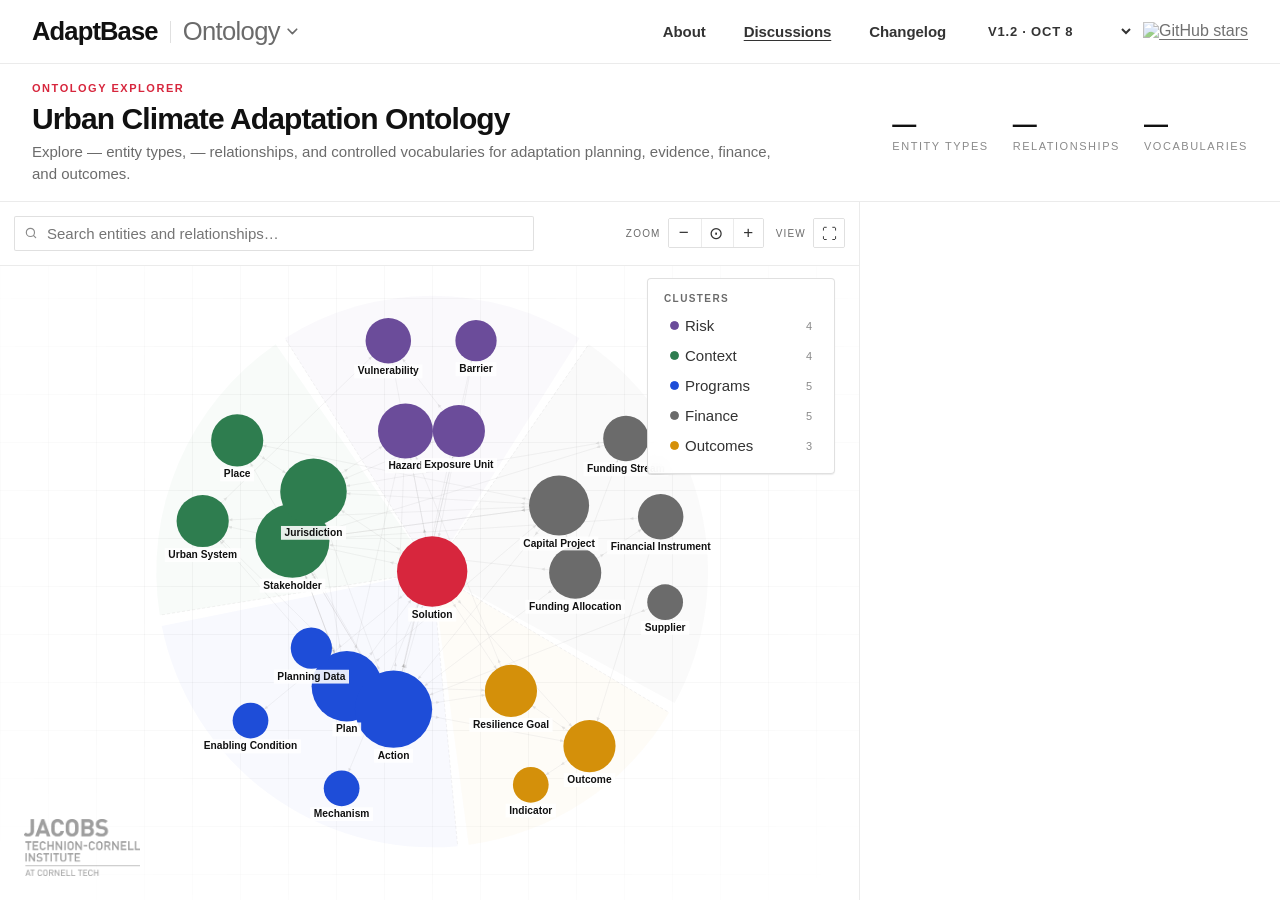
==== commit f58d1757: "feat(viewer): the AdaptBase look, flat colour graph, site switcher The ontology viewer takes the loo" ====
--- a/viewer/index.html
+++ b/viewer/index.html
@@ -5,11 +5,8 @@
 <meta name="viewport" content="width=device-width, initial-scale=1" />
 <title>AdaptBase — Ontology Viewer</title>
 <link rel="icon" type="image/svg+xml" href="favicon.svg" />
-<link rel="preconnect" href="https://fonts.googleapis.com">
-<link rel="preconnect" href="https://fonts.gstatic.com" crossorigin>
-<link href="https://fonts.googleapis.com/css2?family=Fraunces:opsz,wght@9..144,400;9..144,500;9..144,600;9..144,700&family=Instrument+Serif:ital@0;1&family=Inter+Tight:wght@400;500;600;700;800&family=JetBrains+Mono:wght@400;500;600&display=swap" rel="stylesheet">
 <link rel="stylesheet" href="styles/tokens.css" />
-<link rel="stylesheet" href="styles/app.css?v=ui11" />
+<link rel="stylesheet" href="styles/app.css?v=ui15" />
 <script src="https://unpkg.com/d3-selection@3"></script>
 <script src="https://unpkg.com/d3-force@3"></script>
 <script src="https://unpkg.com/d3-drag@3"></script>
@@ -25,7 +22,16 @@
     <div class="brand-title">
       <span class="project-name">AdaptBase</span>
       <span class="brand-divider" aria-hidden="true"></span>
-      <span class="brand-section">Ontology</span>
+      <details class="site-switch">
+        <summary class="brand-section" aria-label="Ontology. Switch AdaptBase site">Ontology<svg class="chev" viewBox="0 0 12 12" aria-hidden="true"><path d="M2 4l4 4 4-4" fill="none" stroke="currentColor" stroke-width="1.6" stroke-linecap="round" stroke-linejoin="round"/></svg></summary>
+        <nav class="site-switch-menu" aria-label="AdaptBase sites">
+          <a href="https://search.adaptbase.us/"><b>Graph</b><span>Search and explore the knowledge graph</span></a>
+          <a href="https://plans.adaptbase.us/"><b>Plans</b><span>The library of adaptation and resilience plans</span></a>
+          <a href="https://ontology.adaptbase.us/" aria-current="page"><b>Ontology</b><span>The types and relationships behind the graph</span></a>
+          <hr />
+          <a href="https://www.adaptbase.us/"><b>AdaptBase</b><span>About the project</span></a>
+        </nav>
+      </details>
     </div>
   </div>
 
@@ -127,11 +133,12 @@
   </div>
 </div>
 
-<script src="scripts/ontology-adapter.js?v=ui11"></script>
-<script src="scripts/comments.js?v=ui11"></script>
-<script src="scripts/graph.js?v=ui12"></script>
-<script src="scripts/inspector.js?v=ui12"></script>
-<script src="scripts/app.js?v=ui11"></script>
+<script src="scripts/ontology-adapter.js?v=ui15"></script>
+<script src="scripts/comments.js?v=ui15"></script>
+<script src="scripts/graph.js?v=ui15"></script>
+<script src="scripts/inspector.js?v=ui15"></script>
+<script src="scripts/app.js?v=ui15"></script>
+<script src="scripts/site-switch.js?v=ui15"></script>
 
 </body>
 </html>
--- a/viewer/styles/tokens.css
+++ b/viewer/styles/tokens.css
@@ -1,35 +1,32 @@
 /* =========================================================================
-   Urban Tech Hub — Design System
-   Colors + Typography foundations
+   AdaptBase — design tokens
+   2026-10-08: the AdaptBase sites share the Harvard deck's look
+   (www.adaptbase.us/hbs-adaptation-finance-demo/): white ground,
+   near-black Helvetica for everything (no webfonts), ink controls, the
+   deck's red kept for emphasis — as search.adaptbase.us and
+   plans.adaptbase.us have it. It replaced the Urban Tech Hub system
+   (paper, Fraunces, Inter Tight, JetBrains Mono, carnelian). Token names
+   are kept so the viewer's CSS keeps working; the four font tokens all
+   resolve to one family now.
    ========================================================================= */
 
-/* --- Fonts (Google Fonts — see fonts/README.md for substitution notes) --- */
-@import url('https://fonts.googleapis.com/css2?family=Fraunces:opsz,wght@9..144,400;9..144,500;9..144,600;9..144,700&family=Instrument+Serif:ital@0;1&family=Inter+Tight:wght@400;500;600;700;800&family=JetBrains+Mono:wght@400;500;600&display=swap');
-
 :root {
-  /* =====================================================================
-     COLOR SYSTEM
-     Philosophy: Carnelian anchors the brand (Cornell heritage).
-     Ink + concrete greys evoke architecture + city.
-     Accent hues (blueprint, sodium, chlorophyll) come from urban
-     infrastructure — wayfinding, street lamps, park canopies.
-     ===================================================================== */
-
-  /* --- Brand core --- */
-  --carnelian:         #B31B1B;  /* Cornell's signature red */
-  --carnelian-deep:    #8C1515;  /* Shadow / hover */
-  --carnelian-bright:  #E4002B;  /* Electric moment — sparingly */
-
-  /* --- Neutrals: ink → paper --- */
-  --ink:               #121417;  /* Near-black, warm-cool neutral */
-  --ink-2:             #2A2D33;  /* Body text on light */
-  --graphite:          #4A4F57;  /* Secondary text */
-  --concrete:          #8A8F98;  /* Tertiary, muted */
-  --mist:              #C7CAD1;  /* Hairlines, disabled */
-  --stone:             #E3E5E9;  /* Panel dividers */
-  --fog:               #EFF0F3;  /* Subtle surface */
-  --paper:             #F7F6F2;  /* Warm off-white — primary canvas */
-  --paper-2:           #FBFAF6;  /* Elevated surface */
+  /* --- Brand core: the deck's red (replaced Cornell carnelian) --- */
+  --carnelian:         #D7263D;
+  --carnelian-deep:    #B01E33;
+  --carnelian-bright:  #E4002B;
+  --accent-rgb:        215, 38, 61;
+
+  /* --- Neutrals: ink → white, the deck's --- */
+  --ink:               #111111;
+  --ink-2:             #333333;
+  --graphite:          #6B6B6B;
+  --concrete:          #8A8A8A;
+  --mist:              #C7C7C7;
+  --stone:             #E4E4E7;
+  --fog:               #F4F4F5;
+  --paper:             #FFFFFF;
+  --paper-2:           #FFFFFF;
   --white:             #FFFFFF;
 
   /* --- Urban accents (use w/ intention, one per composition) --- */
@@ -48,7 +45,7 @@
   --fg-4:              var(--concrete);
   --fg-inverse:        var(--paper);
   --fg-brand:          var(--carnelian);
-  --fg-link:           var(--carnelian-deep);
+  --fg-link:           var(--ink);
 
   --bg-1:              var(--paper);      /* Page */
   --bg-2:              var(--paper-2);    /* Card */
@@ -64,23 +61,20 @@
   --status-danger:     var(--carnelian-bright);
 
   /* --- Borders --- */
-  --border-hair:       rgba(18, 20, 23, 0.08);
-  --border-soft:       rgba(18, 20, 23, 0.14);
-  --border-firm:       rgba(18, 20, 23, 0.24);
+  --border-hair:       rgba(0, 0, 0, 0.08);
+  --border-soft:       rgba(0, 0, 0, 0.12);
+  --border-firm:       rgba(0, 0, 0, 0.24);
   --border-ink:        var(--ink);
 
   /* =====================================================================
-     TYPOGRAPHY
-     Display: Fraunces (variable serif, slight opticals — editorial warmth)
-     UI/Body: Inter Tight (neutral, legible, architecture-friendly)
-     Mono:    JetBrains Mono (research / data)
-     Accent:  Instrument Serif (italic, rare — pull-quotes + taglines)
-     ===================================================================== */
-
-  --font-display:  'Fraunces', 'Times New Roman', Georgia, serif;
-  --font-sans:     'Inter Tight', -apple-system, BlinkMacSystemFont, 'Helvetica Neue', Arial, sans-serif;
-  --font-mono:     'JetBrains Mono', ui-monospace, 'SF Mono', Menlo, Consolas, monospace;
-  --font-accent:   'Instrument Serif', 'Fraunces', Georgia, serif;
+     TYPOGRAPHY — one family: Helvetica Neue / Helvetica / Arial.
+     Headings bold and tight, labels small caps in the same face.
+     ===================================================================== */
+
+  --font-display:  "Helvetica Neue", Helvetica, Arial, sans-serif;
+  --font-sans:     "Helvetica Neue", Helvetica, Arial, sans-serif;
+  --font-mono:     "Helvetica Neue", Helvetica, Arial, sans-serif;
+  --font-accent:   "Helvetica Neue", Helvetica, Arial, sans-serif;
 
   /* --- Type scale (fluid-ish, set in rem; 1rem = 16px) --- */
   --fs-xs:    0.8125rem;  /* 13 */
@@ -145,9 +139,9 @@
      SHADOWS — low-contrast; paper-on-paper feel
      ===================================================================== */
   --shadow-0: none;
-  --shadow-1: 0 1px 0 rgba(18,20,23,0.04), 0 1px 2px rgba(18,20,23,0.04);
-  --shadow-2: 0 1px 0 rgba(18,20,23,0.04), 0 6px 16px -6px rgba(18,20,23,0.10);
-  --shadow-3: 0 2px 0 rgba(18,20,23,0.04), 0 18px 40px -12px rgba(18,20,23,0.18);
+  --shadow-1: 0 1px 0 rgba(0, 0, 0, 0.04), 0 1px 2px rgba(0, 0, 0, 0.04);
+  --shadow-2: 0 1px 0 rgba(0, 0, 0, 0.04), 0 6px 16px -6px rgba(0, 0, 0, 0.10);
+  --shadow-3: 0 2px 0 rgba(0, 0, 0, 0.04), 0 18px 40px -12px rgba(0, 0, 0, 0.18);
   --shadow-inset: inset 0 0 0 1px var(--border-soft);
 
   /* =====================================================================
@@ -186,8 +180,7 @@
 h1.display {
   font-family: var(--font-display);
   font-size: var(--fs-5xl);
-  font-weight: 500;
-  font-variation-settings: "opsz" 144, "SOFT" 30;
+  font-weight: 700;
   line-height: var(--lh-tight);
   letter-spacing: var(--ls-tight);
   color: var(--fg-1);
@@ -197,8 +190,7 @@
 h1, [data-type="h1"] {
   font-family: var(--font-display);
   font-size: var(--fs-4xl);
-  font-weight: 500;
-  font-variation-settings: "opsz" 96;
+  font-weight: 700;
   line-height: var(--lh-tight);
   letter-spacing: var(--ls-tight);
   color: var(--fg-1);
@@ -208,8 +200,7 @@
 h2, [data-type="h2"] {
   font-family: var(--font-display);
   font-size: var(--fs-3xl);
-  font-weight: 500;
-  font-variation-settings: "opsz" 48;
+  font-weight: 700;
   line-height: var(--lh-snug);
   letter-spacing: var(--ls-snug);
   color: var(--fg-1);
@@ -290,7 +281,7 @@
 
 .quote, [data-type="quote"] {
   font-family: var(--font-accent);
-  font-style: italic;
+  font-style: normal;
   font-size: var(--fs-2xl);
   font-weight: 400;
   line-height: var(--lh-snug);
--- a/viewer/styles/app.css
+++ b/viewer/styles/app.css
@@ -56,21 +56,23 @@
   text-decoration: none;
 }
 a.brand-title:hover { text-decoration: none; }
+/* The wordmark, as search.adaptbase.us and plans.adaptbase.us set it:
+   "AdaptBase" bold and tight in ink, then the site's name in grey. */
 .brand-title .project-name {
-  font-family: var(--font-mono);
-  font-weight: 500;
-  font-size: var(--fs-md);
-  color: var(--fg-brand);
-  letter-spacing: 0.10em;
-  text-transform: uppercase;
+  font-family: var(--font-sans);
+  font-weight: 700;
+  font-size: 1.6rem;
+  color: var(--fg-1);
+  letter-spacing: -0.035em;
+  line-height: 1;
 }
 .brand-title .brand-section {
-  font-family: var(--font-display);
-  font-weight: 500;
-  font-size: var(--fs-md);
-  color: var(--fg-1);
-  font-variation-settings: "opsz" 24;
-  letter-spacing: -0.01em;
+  font-family: var(--font-sans);
+  font-weight: 400;
+  font-size: 1.6rem;
+  color: var(--fg-3);
+  letter-spacing: -0.025em;
+  line-height: 1;
 }
 
 .header-actions {
@@ -109,21 +111,21 @@
   gap: 6px;
 }
 .btn-primary {
-  background: var(--carnelian);
+  background: var(--ink);
   color: white;
 }
-.btn-primary:hover { background: var(--carnelian-deep); }
+.btn-primary:hover { background: var(--ink-2); }
 .btn-secondary {
   background: transparent;
   color: var(--fg-1);
   border-color: var(--ink);
 }
-.btn-secondary:hover { background: rgba(18,20,23,0.06); }
+.btn-secondary:hover { background: rgba(0, 0, 0, 0.06); }
 .btn-ghost {
   background: transparent;
   color: var(--fg-2);
 }
-.btn-ghost:hover { background: rgba(18,20,23,0.06); color: var(--fg-1); }
+.btn-ghost:hover { background: rgba(0, 0, 0, 0.06); color: var(--fg-1); }
 
 .version-select {
   font-family: var(--font-mono);
@@ -217,8 +219,7 @@
 .hero h1 {
   font-family: var(--font-display);
   font-size: var(--fs-xl);
-  font-weight: 500;
-  font-variation-settings: "opsz" 32;
+  font-weight: 700;
   line-height: 1.1;
   margin: 0;
   color: var(--fg-1);
@@ -251,8 +252,7 @@
 .stat .num {
   font-family: var(--font-display);
   font-size: var(--fs-lg);
-  font-weight: 500;
-  font-variation-settings: "opsz" 28;
+  font-weight: 700;
   color: var(--fg-1);
 }
 .stat .lbl {
@@ -269,7 +269,7 @@
   transition: background var(--dur-fast) var(--ease-standard);
 }
 .stat-link:hover {
-  background: rgba(18,20,23,0.06);
+  background: rgba(0, 0, 0, 0.06);
 }
 .stat-link:hover .lbl {
   color: var(--fg-2);
@@ -310,7 +310,7 @@
   transition: background var(--dur-fast) var(--ease-standard);
 }
 .stat-list-item:hover {
-  background: rgba(18,20,23,0.06);
+  background: rgba(0, 0, 0, 0.06);
 }
 .stat-list-item .swatch {
   width: 8px;
@@ -397,8 +397,8 @@
   content: "";
   position: absolute; inset: 0;
   background-image:
-    linear-gradient(to right, rgba(18,20,23,0.035) 1px, transparent 1px),
-    linear-gradient(to bottom, rgba(18,20,23,0.035) 1px, transparent 1px);
+    linear-gradient(to right, rgba(0, 0, 0, 0.035) 1px, transparent 1px),
+    linear-gradient(to bottom, rgba(0, 0, 0, 0.035) 1px, transparent 1px);
   background-size: 48px 48px;
   pointer-events: none;
   mask-image: radial-gradient(ellipse at center, black 40%, transparent 95%);
@@ -409,7 +409,7 @@
 .graph-overlay {
   position: absolute;
   z-index: 3;
-  background: rgba(251, 250, 246, 0.92);
+  background: rgba(255, 255, 255, 0.92);
   backdrop-filter: saturate(140%) blur(8px);
   -webkit-backdrop-filter: saturate(140%) blur(8px);
   border: 1px solid var(--border-soft);
@@ -427,7 +427,7 @@
   align-items: center;
   gap: var(--sp-4);
   padding: 14px;
-  background: rgba(251, 250, 246, 0.94);
+  background: rgba(255, 255, 255, 0.94);
   border-bottom: 1px solid var(--border-hair);
   backdrop-filter: saturate(140%) blur(8px);
   -webkit-backdrop-filter: saturate(140%) blur(8px);
@@ -475,8 +475,8 @@
   transition: border-color var(--dur-fast) var(--ease-standard);
 }
 .search-wrap input:focus {
-  border-color: var(--carnelian);
-  box-shadow: 0 0 0 2px rgba(179,27,27,0.15);
+  /* No focus ring (2026-10-08): the caret marks focus. */
+  border-color: var(--border-firm);
 }
 .search-wrap svg {
   position: absolute;
@@ -516,8 +516,7 @@
   transition: border-color var(--dur-fast) var(--ease-standard);
 }
 .graph-search input:focus {
-  border-color: var(--carnelian);
-  box-shadow: 0 0 0 2px rgba(179,27,27,0.12);
+  border-color: var(--border-firm);
   background: var(--bg-1);
 }
 .graph-search .search-results {
@@ -604,7 +603,7 @@
 .graph-legend .legend-row {
   width: 100%;
 }
-.legend-row:hover { background: rgba(18,20,23,0.05); color: var(--fg-1); }
+.legend-row:hover { background: rgba(0, 0, 0, 0.05); color: var(--fg-1); }
 .legend-row.off { opacity: 0.3; }
 .legend-row.off:hover { opacity: 0.55; }
 .legend-row .dot {
@@ -679,7 +678,7 @@
   box-shadow: 0 1px 2px rgba(0,0,0,0.2);
   transition: left var(--dur-fast) var(--ease-standard);
 }
-.toggle.on { background: var(--carnelian); }
+.toggle.on { background: var(--ink); }
 .toggle.on::after { left: 16px; }
 
 .zoom-btns {
@@ -821,7 +820,7 @@
     padding: 10px 14px;
     border-radius: 999px;
     border: 1px solid var(--border-soft);
-    background: rgba(251, 250, 246, 0.95);
+    background: rgba(255, 255, 255, 0.95);
     color: var(--fg-1);
     font-family: var(--font-sans);
     font-size: var(--fs-sm);
@@ -873,11 +872,10 @@
 .inspector-empty h3 {
   font-family: var(--font-display);
   font-size: var(--fs-lg);
-  font-weight: 500;
+  font-weight: 700;
   color: var(--fg-1);
   margin: 0;
   line-height: 1.16;
-  font-variation-settings: "opsz" 28;
 }
 .inspector-empty p {
   color: var(--fg-3);
@@ -996,8 +994,7 @@
   line-height: 1.1;
   letter-spacing: -0.015em;
   margin: 0;
-  font-weight: 500;
-  font-variation-settings: "opsz" 36;
+  font-weight: 700;
   color: var(--fg-1);
   text-wrap: balance;
 }
@@ -1015,10 +1012,10 @@
 }
 .inspector-header .edge-label {
   font-family: var(--font-accent);
-  font-style: italic;
+  font-style: normal;
   font-size: var(--fs-lg);
-  color: var(--carnelian);
-  font-weight: 400;
+  color: var(--ink);
+  font-weight: 600;
   display: block;
   margin-top: 6px;
 }
@@ -1037,7 +1034,7 @@
   justify-content: center;
   transition: background var(--dur-fast) var(--ease-standard), color var(--dur-fast) var(--ease-standard);
 }
-.close-btn:hover { background: rgba(18,20,23,0.06); color: var(--fg-1); }
+.close-btn:hover { background: rgba(0, 0, 0, 0.06); color: var(--fg-1); }
 
 .inspector-tabs {
   display: flex;
@@ -1063,7 +1060,7 @@
 .tab-btn:hover { color: var(--fg-1); }
 .tab-btn.active {
   color: var(--fg-1);
-  border-bottom-color: var(--carnelian);
+  border-bottom-color: var(--ink);
 }
 .tab-btn .badge {
   display: inline-block;
@@ -1076,7 +1073,7 @@
   border-radius: 999px;
   font-weight: 500;
 }
-.tab-btn.active .badge { background: var(--carnelian); color: white; }
+.tab-btn.active .badge { background: var(--ink); color: white; }
 
 .inspector-body {
   flex: 1;
@@ -1159,16 +1156,16 @@
 }
 
 .chip-vocab {
-  background: rgba(179, 27, 27, 0.06);
+  background: rgba(215, 38, 61, 0.06);
   color: var(--carnelian);
-  border: 1px solid rgba(179, 27, 27, 0.18);
+  border: 1px solid rgba(215, 38, 61, 0.18);
   cursor: pointer;
   transition: background var(--dur-fast) var(--ease-standard);
 }
 .chip-vocab::before { content: "⬡ "; font-size: 9px; }
 .chip-vocab:hover {
-  background: rgba(179, 27, 27, 0.12);
-  border-color: var(--carnelian);
+  background: var(--fog);
+  border-color: var(--ink);
 }
 
 /* properties list */
@@ -1256,17 +1253,17 @@
   letter-spacing: 0.04em;
   padding: 2px 8px;
   border-radius: 999px;
-  background: rgba(179, 27, 27, 0.06);
+  background: rgba(215, 38, 61, 0.06);
   color: var(--carnelian);
-  border: 1px solid rgba(179, 27, 27, 0.18);
+  border: 1px solid rgba(215, 38, 61, 0.18);
   cursor: pointer;
   width: fit-content;
   transition: background var(--dur-fast) var(--ease-standard);
 }
 .vocab-tag::before { content: "⬡ "; }
 .vocab-tag:hover {
-  background: rgba(179, 27, 27, 0.12);
-  border-color: var(--carnelian);
+  background: var(--fog);
+  border-color: var(--ink);
 }
 
 /* neighbor list */
@@ -1293,9 +1290,9 @@
 .neighbor .dot { width: 9px; height: 9px; border-radius: 50%; }
 .neighbor .label .rel {
   font-family: var(--font-accent);
-  font-style: italic;
-  font-size: var(--fs-sm);
-  color: var(--carnelian);
+  font-style: normal;
+  font-size: var(--fs-sm);
+  color: var(--fg-3);
   display: block;
 }
 .neighbor .label .name {
@@ -1334,7 +1331,7 @@
 .comment .avatar {
   width: 36px; height: 36px;
   border-radius: 50%;
-  background: var(--carnelian);
+  background: var(--ink);
   color: white;
   font-family: var(--font-sans);
   font-weight: 600;
@@ -1471,8 +1468,7 @@
   width: 100%;
 }
 .composer textarea:focus {
-  border-color: var(--carnelian);
-  box-shadow: 0 0 0 2px rgba(179,27,27,0.12);
+  border-color: var(--border-firm);
 }
 .composer .bar {
   display: flex;
@@ -1502,7 +1498,7 @@
   top: 0;
   width: 100%;
   height: 100%;
-  background: rgba(18, 20, 23, 0.5);
+  background: rgba(0, 0, 0, 0.5);
   align-items: center;
   justify-content: center;
 }
@@ -1522,8 +1518,7 @@
 .modal-content h3 {
   font-family: var(--font-display);
   font-size: var(--fs-xl);
-  font-weight: 500;
-  font-variation-settings: "opsz" 36;
+  font-weight: 700;
   letter-spacing: -0.015em;
   line-height: 1.15;
   margin: 0 0 var(--sp-4) 0;
@@ -1550,13 +1545,13 @@
               border-color var(--dur-fast) var(--ease-standard);
 }
 .modal-buttons button:hover {
-  background: rgba(18,20,23,0.06);
+  background: rgba(0, 0, 0, 0.06);
   border-color: var(--border-firm);
 }
 .modal-buttons button.primary {
-  background: var(--carnelian);
+  background: var(--ink);
   color: white;
-  border-color: var(--carnelian);
+  border-color: var(--ink);
 }
 .modal-buttons button.primary:hover {
   background: var(--carnelian-deep);
@@ -1625,7 +1620,7 @@
 }
 .vocab-badge-type { font-weight: 600; }
 .vocab-external .vocab-badge-type {
-  background: rgba(179, 27, 27, 0.08);
+  background: rgba(215, 38, 61, 0.08);
   color: var(--carnelian);
 }
 .vocab-ref {
@@ -1785,8 +1780,8 @@
 }
 .rel-label {
   font-family: var(--font-accent);
-  font-style: italic;
-  color: var(--carnelian);
+  font-style: normal; font-weight: 600;
+  color: var(--ink);
   white-space: nowrap;
 }
 
@@ -1835,9 +1830,9 @@
   margin-top: var(--sp-3);
 }
 .comment-new-link:hover {
-  border-color: var(--carnelian);
-  color: var(--carnelian);
-  background: rgba(179, 27, 27, 0.04);
+  border-color: var(--ink);
+  color: var(--ink);
+  background: var(--fog);
 }
 
 .comment-error {
@@ -1916,6 +1911,70 @@
   flex-shrink: 0;
 }
 .change-badge-added   { background: rgba(22, 130, 60, 0.12); color: #16823c; }
-.change-badge-removed { background: rgba(179, 27, 27, 0.10); color: var(--carnelian); }
+.change-badge-removed { background: rgba(215, 38, 61, 0.10); color: var(--carnelian); }
 .change-badge-changed { background: rgba(30, 77, 216, 0.10); color: var(--blueprint); }
 .change-badge-fixed   { background: rgba(180, 120, 0, 0.12); color: #b47800; }
+
+/* ---- AdaptBase site switcher ----
+   The site name beside the wordmark opens a menu of the AdaptBase sites.
+   The same block is on search.adaptbase.us, plans.adaptbase.us and
+   ontology.adaptbase.us (2026-10-08); colours are literal so it renders
+   alike on all three. Size comes from each site's .brand-section. */
+.site-switch { position: relative; }
+.site-switch > summary {
+  list-style: none;
+  cursor: pointer;
+  display: inline-flex;
+  align-items: center;
+  gap: 6px;
+  padding: 4px 6px;
+  margin: -4px -6px;
+  border-radius: 6px;
+  user-select: none;
+}
+.site-switch > summary::-webkit-details-marker { display: none; }
+.site-switch > summary:hover,
+.site-switch[open] > summary { color: #111111; background: #f4f4f5; }
+.site-switch > summary:focus-visible { outline: 2px solid #111111; outline-offset: 2px; }
+.site-switch .chev { width: 0.5em; height: 0.5em; flex: none; transition: transform 0.15s ease; }
+.site-switch[open] .chev { transform: rotate(180deg); }
+.site-switch-menu {
+  position: absolute;
+  top: calc(100% + 10px);
+  left: -6px;
+  z-index: 300;
+  min-width: 300px;
+  padding: 6px;
+  background: #ffffff;
+  border: 1px solid rgba(0, 0, 0, 0.08);
+  border-radius: 8px;
+  box-shadow: 0 1px 2px rgba(0, 0, 0, 0.04), 0 10px 28px -14px rgba(0, 0, 0, 0.2);
+  font-family: "Helvetica Neue", Helvetica, Arial, sans-serif;
+  letter-spacing: normal;
+  white-space: normal;
+}
+.site-switch-menu a {
+  display: grid;
+  gap: 2px;
+  padding: 9px 12px;
+  border-radius: 6px;
+  color: #111111;
+  text-decoration: none;
+}
+.site-switch-menu a:hover,
+.site-switch-menu a:focus-visible { background: #f4f4f5; outline: none; text-decoration: none; color: #111111; }
+.site-switch-menu b { font-size: 0.95rem; font-weight: 700; letter-spacing: -0.01em; line-height: 1.2; }
+.site-switch-menu span { font-size: 0.8rem; color: #6b6b6b; line-height: 1.35; }
+.site-switch-menu a[aria-current="page"] b::after { content: " · you are here"; font-weight: 400; font-size: 0.8rem; color: #6b6b6b; }
+.site-switch-menu hr { border: 0; border-top: 1px solid rgba(0, 0, 0, 0.08); margin: 6px 4px; }
+/* Narrow screens: the menu spans the width under the header instead of
+   hanging off the site name, which ran it off the right edge. */
+@media (max-width: 560px) {
+  .site-switch-menu {
+    position: fixed;
+    top: 58px;
+    left: 12px;
+    right: 12px;
+    min-width: 0;
+  }
+}
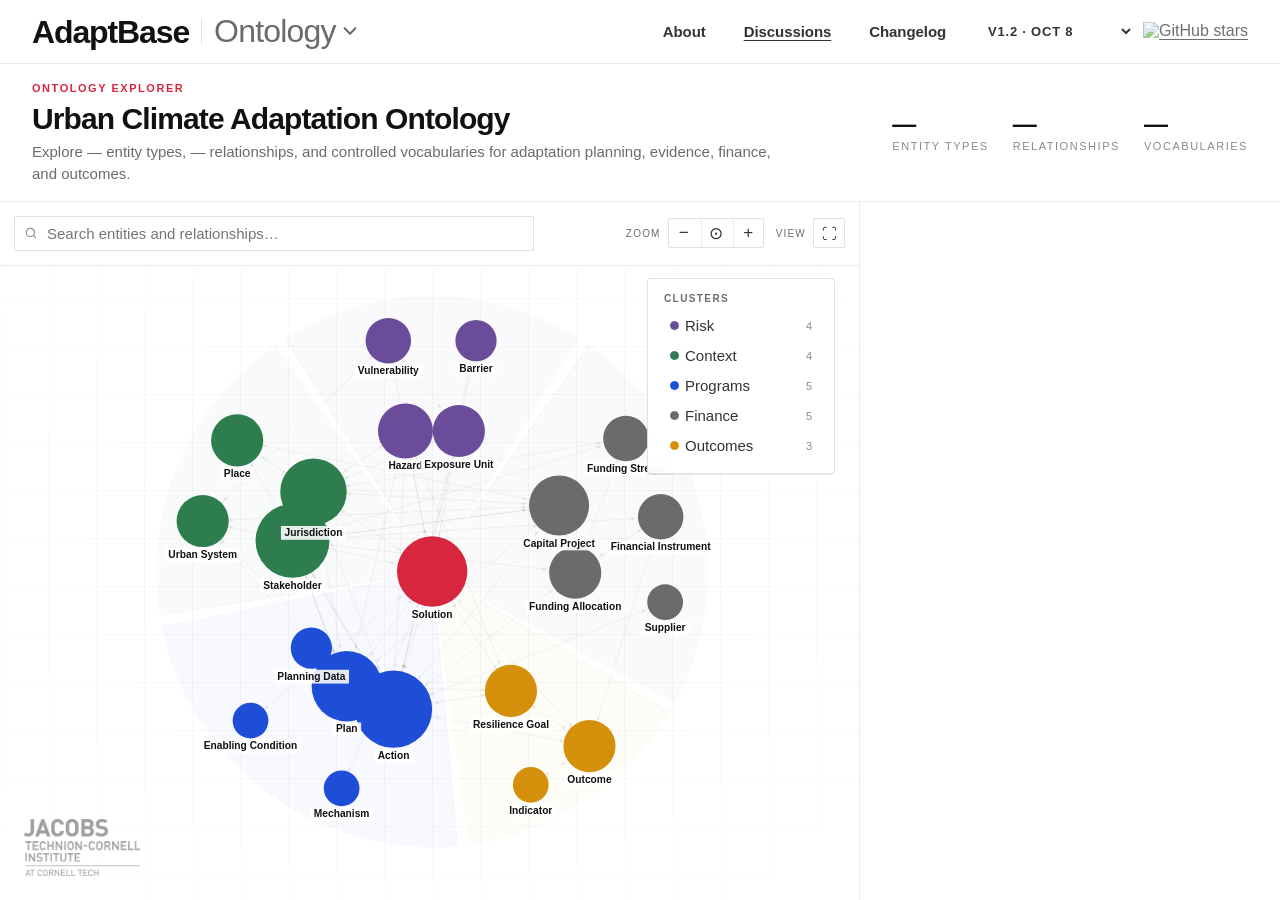
==== commit be6a3f93: "feat(viewer): wordmark at search.adaptbase.us's size; version-tag tokens.css - Wordmark and site nam" ====
--- a/viewer/index.html
+++ b/viewer/index.html
@@ -5,8 +5,8 @@
 <meta name="viewport" content="width=device-width, initial-scale=1" />
 <title>AdaptBase — Ontology Viewer</title>
 <link rel="icon" type="image/svg+xml" href="favicon.svg" />
-<link rel="stylesheet" href="styles/tokens.css" />
-<link rel="stylesheet" href="styles/app.css?v=ui15" />
+<link rel="stylesheet" href="styles/tokens.css?v=ui16" />
+<link rel="stylesheet" href="styles/app.css?v=ui16" />
 <script src="https://unpkg.com/d3-selection@3"></script>
 <script src="https://unpkg.com/d3-force@3"></script>
 <script src="https://unpkg.com/d3-drag@3"></script>
@@ -133,12 +133,12 @@
   </div>
 </div>
 
-<script src="scripts/ontology-adapter.js?v=ui15"></script>
-<script src="scripts/comments.js?v=ui15"></script>
-<script src="scripts/graph.js?v=ui15"></script>
-<script src="scripts/inspector.js?v=ui15"></script>
-<script src="scripts/app.js?v=ui15"></script>
-<script src="scripts/site-switch.js?v=ui15"></script>
+<script src="scripts/ontology-adapter.js?v=ui16"></script>
+<script src="scripts/comments.js?v=ui16"></script>
+<script src="scripts/graph.js?v=ui16"></script>
+<script src="scripts/inspector.js?v=ui16"></script>
+<script src="scripts/app.js?v=ui16"></script>
+<script src="scripts/site-switch.js?v=ui16"></script>
 
 </body>
 </html>
--- a/viewer/styles/app.css
+++ b/viewer/styles/app.css
@@ -1,4 +1,4 @@
-@import url('./tokens.css');
+@import url('./tokens.css?v=ui16');
 
 *, *::before, *::after { box-sizing: border-box; }
 
@@ -47,10 +47,16 @@
   display: block;
 }
 .brand-divider {
-  width: 1px; height: 22px; background: var(--border-soft); flex-shrink: 0;
-}
+  width: 1px; height: 0.8em; background: var(--border-soft); flex-shrink: 0;
+}
+/* The wordmark and site name at search.adaptbase.us's size, set once here
+   so the two scale together (2026-10-08). */
 .brand-title {
   display: flex; flex-direction: row; align-items: center; gap: var(--sp-3); line-height: 1.1; white-space: nowrap;
+  font-size: clamp(1.7rem, 2.5vw, 2.4rem);
+}
+@media (max-width: 767px) {
+  .brand-title { font-size: 1.45rem; }
 }
 a.brand-title {
   text-decoration: none;
@@ -61,7 +67,7 @@
 .brand-title .project-name {
   font-family: var(--font-sans);
   font-weight: 700;
-  font-size: 1.6rem;
+  font-size: 1em;
   color: var(--fg-1);
   letter-spacing: -0.035em;
   line-height: 1;
@@ -69,7 +75,7 @@
 .brand-title .brand-section {
   font-family: var(--font-sans);
   font-weight: 400;
-  font-size: 1.6rem;
+  font-size: 1em;
   color: var(--fg-3);
   letter-spacing: -0.025em;
   line-height: 1;
@@ -781,7 +787,7 @@
   .site-header { padding: 10px 12px; gap: var(--sp-3); flex-wrap: wrap; }
   .brand-lockup { min-width: 0; max-width: 100%; }
   .brand-title { white-space: nowrap; }
-  .brand-title .project-name, .brand-title .brand-section { font-size: var(--fs-sm); }
+  .brand-title .project-name, .brand-title .brand-section { font-size: 1em; }
   .header-actions { width: 100%; justify-content: flex-start; flex-wrap: wrap; }
   .hero { padding: 12px; max-height: none; }
   .hero-kicker { display: none; }
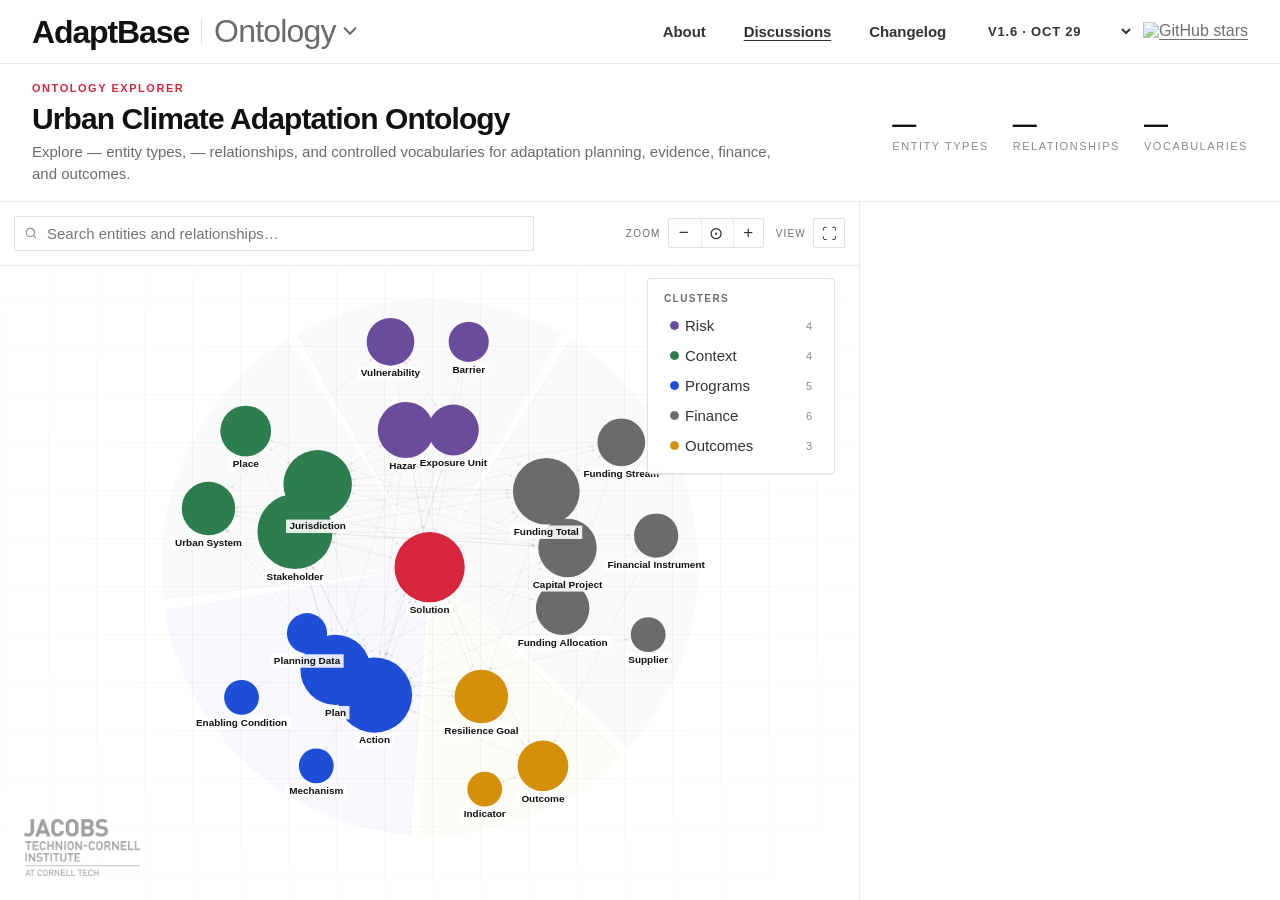
==== commit 5ed13d4c: "Add Research to the AdaptBase site switcher research.adaptbase.us joins the switcher, between Graph " ====
--- a/viewer/index.html
+++ b/viewer/index.html
@@ -26,6 +26,7 @@
         <summary class="brand-section" aria-label="Ontology. Switch AdaptBase site">Ontology<svg class="chev" viewBox="0 0 12 12" aria-hidden="true"><path d="M2 4l4 4 4-4" fill="none" stroke="currentColor" stroke-width="1.6" stroke-linecap="round" stroke-linejoin="round"/></svg></summary>
         <nav class="site-switch-menu" aria-label="AdaptBase sites">
           <a href="https://search.adaptbase.us/"><b>Graph</b><span>Search and explore the knowledge graph</span></a>
+          <a href="https://research.adaptbase.us/"><b>Research</b><span>Ask a question, get a report cited to the plans</span></a>
           <a href="https://plans.adaptbase.us/"><b>Plans</b><span>The library of adaptation and resilience plans</span></a>
           <a href="https://ontology.adaptbase.us/" aria-current="page"><b>Ontology</b><span>The types and relationships behind the graph</span></a>
           <hr />
